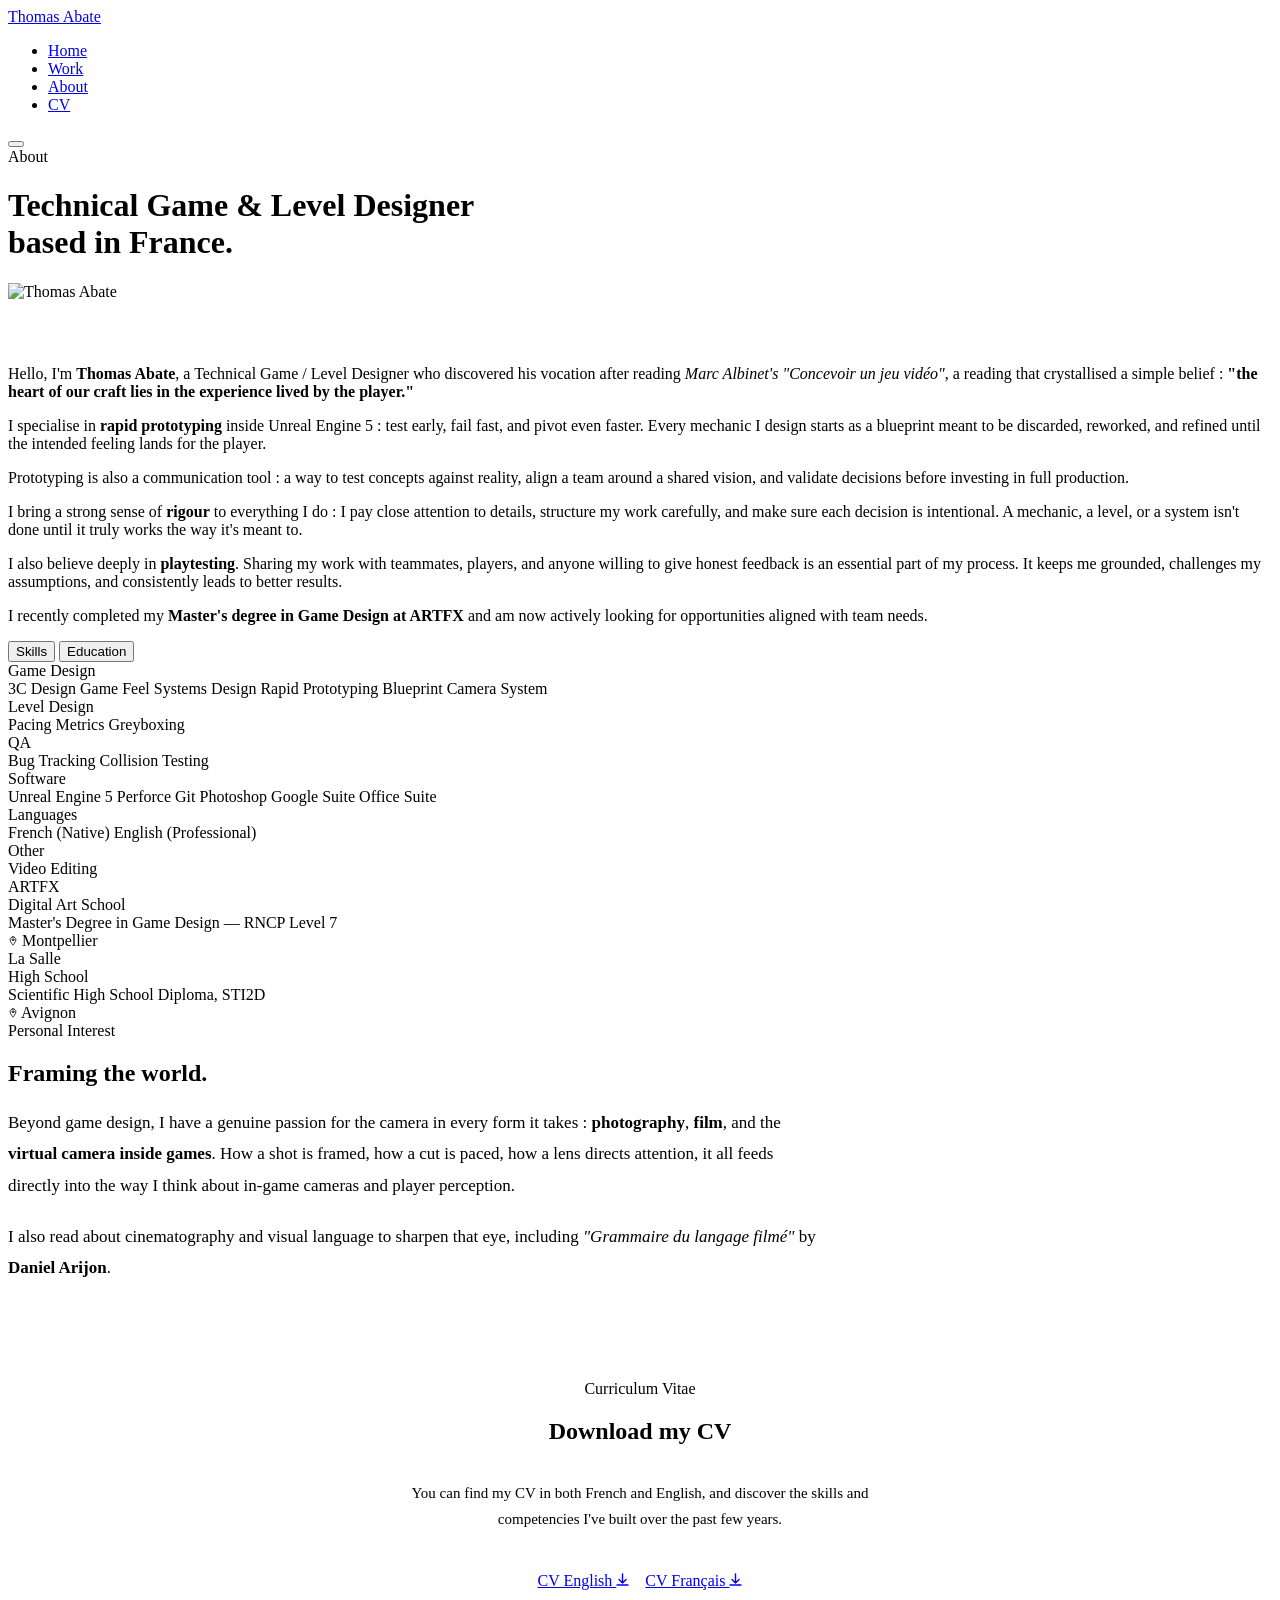
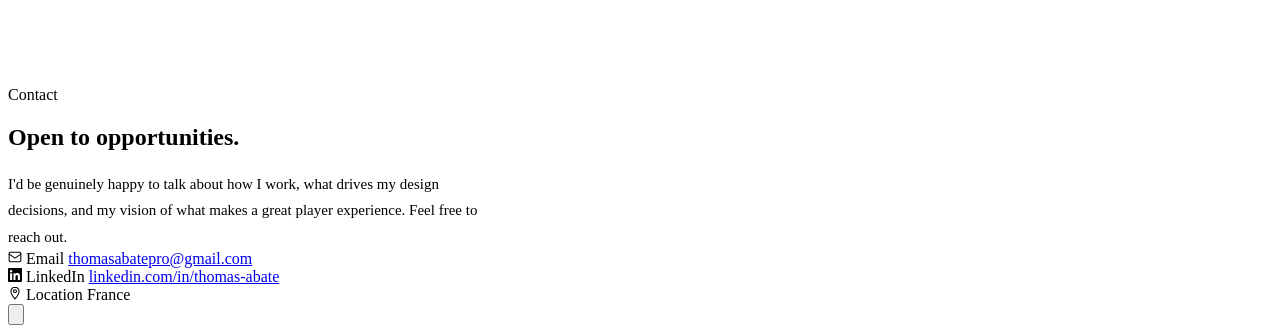
==== about.html @ 1d627c9a "[add] about me" ====
<!DOCTYPE html>
<html lang="en">
<head>
  <meta charset="UTF-8">
  <meta name="viewport" content="width=device-width, initial-scale=1.0">

  <!-- Titre de l'onglet ← MODIFIABLE -->
  <title>About — Thomas Abate</title>
  <meta name="description" content="About Thomas Abate — Technical Game & Level Designer. Education, skills, and contact.">

  <link rel="icon" type="image/png" href="picture/Logo%20Web.png">
  <link rel="preconnect" href="https://fonts.googleapis.com">
  <link rel="preconnect" href="https://fonts.gstatic.com" crossorigin>
  <link href="https://fonts.googleapis.com/css2?family=Inter:wght@300;400;500;600;700;800&display=swap" rel="stylesheet">
  <link rel="stylesheet" href="style.css?v=30">
</head>
<body>

  <div class="page-transition" id="pageTransition"></div>

  <!-- ════════════════════════════════════════════════════════════════════════
       NAVIGATION — Identique sur toutes les pages
       ════════════════════════════════════════════════════════════════════════ -->
  <nav>
    <a class="nav-logo" href="index.html">Thomas Abate</a>
    <ul class="nav-links" id="navList">
      <li><a href="index.html">Home</a></li>
      <li><a href="works.html">Work</a></li>
      <li><a href="about.html">About</a></li>
      <li><a href="about.html#cv">CV</a></li>
    </ul>
    <button class="nav-toggle" id="navToggle" aria-label="Toggle menu">
      <span></span><span></span><span></span>
    </button>
  </nav>

  <!-- ════════════════════════════════════════════════════════════════════════
       EN-TÊTE DE LA PAGE ABOUT — Titre + Photo
       Layout : flex en deux colonnes (texte gauche, photo droite)
       Sur mobile : la photo passe au-dessus du texte (CSS : flex-direction: column-reverse)
       ════════════════════════════════════════════════════════════════════════ -->
  <header class="about-hero">
    <!-- Bloc texte gauche -->
    <div class="about-hero-text">
      <div class="section-tag">About</div>
      <!-- Titre principal de la page ← MODIFIABLE -->
      <h1 class="section-heading" style="max-width:700px">
        Technical Game &amp; Level Designer<br><span>based in France.</span>
      </h1>
    </div>

    <!-- Photo de profil droite
         Styles dans .about-hero-photo img dans style.css
         POUR CHANGER LA PHOTO : remplacer le fichier et mettre à jour src ← MODIFIABLE -->
    <div class="about-hero-photo">
      <img src="picture/ThomasAbate_About.webp" alt="Thomas Abate">
    </div>
  </header>

  <div class="divider"></div>

  <!-- ════════════════════════════════════════════════════════════════════════
       GRILLE ABOUT — Deux colonnes : biographie + informations latérales
       Passe à 1 colonne sur tablette (CSS @media max-width: 1100px)
       ════════════════════════════════════════════════════════════════════════ -->
  <div class="about-grid" style="padding-top:48px">

    <!-- ── Colonne gauche : Texte biographique ─────────────────────────────
         Chaque <p> est un paragraphe.
         <strong> = texte en gras (couleur principale)
         <em>     = texte en italique
         ← MODIFIABLE : édite librement le texte -->
    <div class="about-bio">
      <p>
        Hello, I'm <strong>Thomas Abate</strong>, a Technical Game / Level Designer who discovered his vocation after reading <em>Marc Albinet's</em> <em>"Concevoir un jeu vidéo"</em>, a reading that crystallised a simple belief : <strong>"the heart of our craft lies in the experience lived by the player."</strong>
      </p>
      <p>
        I specialise in <strong>rapid prototyping</strong> inside Unreal Engine 5 : test early, fail fast, and pivot even faster. Every mechanic I design starts as a blueprint meant to be discarded, reworked, and refined until the intended feeling lands for the player.
      </p>
      <p>
        Prototyping is also a communication tool : a way to test concepts against reality, align a team around a shared vision, and validate decisions before investing in full production.
      </p>
      <p>
        I bring a strong sense of <strong>rigour</strong> to everything I do : I pay close attention to details, structure my work carefully, and make sure each decision is intentional. A mechanic, a level, or a system isn't done until it truly works the way it's meant to.
      </p>
      <p>
        I also believe deeply in <strong>playtesting</strong>. Sharing my work with teammates, players, and anyone willing to give honest feedback is an essential part of my process. It keeps me grounded, challenges my assumptions, and consistently leads to better results.
      </p>
        <p>
          I recently completed my <strong>Master's degree in Game Design at ARTFX</strong> and am now actively looking for opportunities aligned with team needs.
        </p>
    </div>

    <!-- ── Colonne droite : onglets Skills / Education / Languages ──────── -->
    <aside class="about-side">

      <!-- Barre d'onglets -->
      <div class="side-tabs">
        <button class="side-tab active" data-tab="skills">Skills</button>
        <button class="side-tab" data-tab="education">Education</button>
      </div>

      <!-- Panneaux empilés en grid pour le fondu -->
      <div class="side-panels-wrap">

      <!-- Panneau Skills -->
      <div class="side-panel active" id="tab-skills">
        <div class="skill-cat">Game Design</div>
        <div class="skills-wrap">
          <span class="skill-pill">3C Design</span>
          <span class="skill-pill">Game Feel</span>
          <span class="skill-pill">Systems Design</span>
          <span class="skill-pill">Rapid Prototyping</span>
          <span class="skill-pill">Blueprint</span>
          <span class="skill-pill">Camera System</span>
        </div>

        <div class="skill-cat">Level Design</div>
        <div class="skills-wrap">
          <span class="skill-pill">Pacing</span>
          <span class="skill-pill">Metrics</span>
          <span class="skill-pill">Greyboxing</span>
        </div>

        <div class="skill-cat">QA</div>
        <div class="skills-wrap">
          <span class="skill-pill">Bug Tracking</span>
          <span class="skill-pill">Collision Testing</span>
        </div>

        <div class="skill-cat">Software</div>
        <div class="skills-wrap">
          <span class="skill-pill">Unreal Engine 5</span>
          <span class="skill-pill">Perforce</span>
          <span class="skill-pill">Git</span>
          <span class="skill-pill">Photoshop</span>
          <span class="skill-pill">Google Suite</span>
          <span class="skill-pill">Office Suite</span>
        </div>

        <div class="skill-cat">Languages</div>
        <div class="skills-wrap">
          <span class="skill-pill skill-pill--fr">French (Native)</span>
          <span class="skill-pill skill-pill--en">English (Professional)</span>
        </div>

        <div class="skill-cat">Other</div>
        <div class="skills-wrap">
          <span class="skill-pill">Video Editing</span>
        </div>
      </div>

      <!-- Panneau Education -->
      <div class="side-panel" id="tab-education">
        <div class="edu-item">
          <div class="edu-school">ARTFX</div>
          <div class="edu-type">Digital Art School</div>
          <div class="edu-degree">Master's Degree in Game Design — RNCP Level 7</div>
          <div class="edu-location">
            <svg width="10" height="10" viewBox="0 0 24 24" fill="none" stroke="currentColor" stroke-width="2" stroke-linecap="round" stroke-linejoin="round"><path d="M12 2C8.13 2 5 5.13 5 9c0 5.25 7 13 7 13s7-7.75 7-13c0-3.87-3.13-7-7-7z"/><circle cx="12" cy="9" r="2.5"/></svg>
            Montpellier
          </div>
        </div>
        <div class="edu-item">
          <div class="edu-school">La Salle</div>
          <div class="edu-type">High School</div>
          <div class="edu-degree">Scientific High School Diploma, STI2D</div>
          <div class="edu-location">
            <svg width="10" height="10" viewBox="0 0 24 24" fill="none" stroke="currentColor" stroke-width="2" stroke-linecap="round" stroke-linejoin="round"><path d="M12 2C8.13 2 5 5.13 5 9c0 5.25 7 13 7 13s7-7.75 7-13c0-3.87-3.13-7-7-7z"/><circle cx="12" cy="9" r="2.5"/></svg>
            Avignon
          </div>
        </div>
      </div>

      </div><!-- /.side-panels-wrap -->

    </aside>
  </div>

  <div class="divider"></div>

  <!-- ════════════════════════════════════════════════════════════════════════
       SECTION PASSION — Intérêt personnel pour la caméra (photo / film / jeu)
       ← MODIFIABLE : édite librement le texte
       ════════════════════════════════════════════════════════════════════════ -->
  <section class="section-wrap">
    <div class="section-tag">Personal Interest</div><!-- ← MODIFIABLE -->
    <h2 class="section-heading reveal">Framing the <span>world.</span></h2><!-- ← MODIFIABLE -->
    <div style="max-width:820px">
      <p class="reveal" style="font-size:17px;line-height:1.85;color:var(--muted);margin-bottom:20px">
        Beyond game design, I have a genuine passion for the camera in every form it takes : <strong style="color:var(--text)">photography</strong>, <strong style="color:var(--text)">film</strong>, and the <strong style="color:var(--text)">virtual camera inside games</strong>. How a shot is framed, how a cut is paced, how a lens directs attention, it all feeds directly into the way I think about in-game cameras and player perception.<!-- ← MODIFIABLE -->
      </p>
      <p class="reveal" style="font-size:17px;line-height:1.85;color:var(--muted);margin-bottom:0">
        I also read about cinematography and visual language to sharpen that eye, including <em>"Grammaire du langage filmé"</em> by <strong style="color:var(--text)">Daniel Arijon</strong>.<!-- ← MODIFIABLE -->
      </p>
    </div>
  </section>

  <!-- ════════════════════════════════════════════════════════════════════════
       SECTION CV — Téléchargement du CV (ancre #cv)
       L'ancre id="cv" permet au lien about.html#cv dans la nav de pointer ici.
       app.js surveille cette section et active le lien "CV" dans la nav quand
       on scrolle jusqu'ici.
       ════════════════════════════════════════════════════════════════════════ -->
  <section id="cv" class="section-wrap" style="padding-top:96px;padding-bottom:96px;display:flex;flex-direction:column;align-items:center;text-align:center">
    <div class="section-tag">Curriculum Vitae</div><!-- ← MODIFIABLE -->
    <h2 class="section-heading reveal">Download my CV</h2><!-- ← MODIFIABLE -->
    <p class="reveal" style="font-size:15px;color:var(--muted);max-width:520px;margin-bottom:40px;line-height:1.75">
      You can find my CV in both French and English, and discover the skills and competencies I've built over the past few years.<!-- ← MODIFIABLE -->
    </p>

    <!-- Boutons de téléchargement
         - href = chemin vers le fichier PDF ← MODIFIABLE
         - download = force le téléchargement au lieu d'ouvrir dans le navigateur
         - L'animation au clic est gérée par initDownloadBtns() dans app.js -->
    <div style="display:flex;gap:16px;flex-wrap:wrap;justify-content:center">
      <!-- CV Anglais ← MODIFIABLE : changer le fichier PDF dans CV/ -->
      <a class="btn-outline reveal" href="CV/Thomas_Abate_CV_Tech_LDGD_EN.pdf" download>
        CV English
        <!-- Icône flèche vers le bas (téléchargement) -->
        <svg width="13" height="13" viewBox="0 0 13 13" fill="none">
          <path d="M6.5 1v8M3 6.5l3.5 3.5 3.5-3.5M1 12h11" stroke="currentColor" stroke-width="1.4" stroke-linecap="round" stroke-linejoin="round"/>
        </svg>
      </a>
      <!-- CV Français ← MODIFIABLE : changer le fichier PDF dans CV/ -->
      <a class="btn-outline reveal" href="CV/Thomas_Abate_CV_Tech_LDGD_FR.pdf" download>
        CV Français
        <svg width="13" height="13" viewBox="0 0 13 13" fill="none">
          <path d="M6.5 1v8M3 6.5l3.5 3.5 3.5-3.5M1 12h11" stroke="currentColor" stroke-width="1.4" stroke-linecap="round" stroke-linejoin="round"/>
        </svg>
      </a>
    </div>
  </section>

  <!-- ════════════════════════════════════════════════════════════════════════
       SECTION CONTACT — Email, LinkedIn, Localisation
       POUR MODIFIER : changer les href et les textes ci-dessous ← MODIFIABLE
       POUR AJOUTER UN CONTACT : copier un bloc <div class="contact-item">...</div>
       ════════════════════════════════════════════════════════════════════════ -->
  <section class="contact-section">
    <div class="section-tag">Contact</div><!-- ← MODIFIABLE -->
    <h2 class="section-heading reveal">Open to opportunities.</h2><!-- ← MODIFIABLE -->
    <p class="reveal" style="font-size:15px;color:var(--muted);max-width:480px;line-height:1.75;margin-bottom:0">
      I'd be genuinely happy to talk about how I work, what drives my design decisions, and my vision of what makes a great player experience. Feel free to reach out.<!-- ← MODIFIABLE -->
    </p>

    <div class="contact-grid">

      <!-- Email ← MODIFIABLE -->
      <div class="contact-item">
        <span class="contact-label">
          <!-- Icône email (SVG inline) -->
          <svg width="14" height="14" viewBox="0 0 24 24" fill="none" stroke="currentColor" stroke-width="1.8" stroke-linecap="round" stroke-linejoin="round"><rect x="2" y="4" width="20" height="16" rx="2"/><path d="M2 7l10 7 10-7"/></svg>
          Email
        </span>
        <a href="mailto:thomasabatepro@gmail.com"><!-- ← MODIFIABLE : changer l'adresse email -->
          <span class="contact-val">thomasabatepro@gmail.com</span><!-- ← MODIFIABLE -->
        </a>
      </div>

      <!-- LinkedIn ← MODIFIABLE -->
      <div class="contact-item">
        <span class="contact-label">
          <!-- Logo LinkedIn (SVG inline) -->
          <svg width="14" height="14" viewBox="0 0 24 24" fill="currentColor"><path d="M20.45 20.45h-3.554v-5.57c0-1.328-.024-3.037-1.85-3.037-1.851 0-2.134 1.445-2.134 2.939v5.668H9.358V9h3.414v1.561h.048c.476-.9 1.637-1.85 3.368-1.85 3.6 0 4.265 2.37 4.265 5.455v6.284zM5.337 7.433a2.062 2.062 0 0 1-2.063-2.065 2.064 2.064 0 1 1 2.063 2.065zm1.782 13.019H3.555V9h3.564v11.452zM22.225 0H1.771C.792 0 0 .774 0 1.729v20.542C0 23.227.792 24 1.771 24h20.451C23.2 24 24 23.227 24 22.271V1.729C24 .774 23.2 0 22.222 0h.003z"/></svg>
          LinkedIn
        </span>
        <a href="https://www.linkedin.com/in/thomas-abate" target="_blank" rel="noopener"><!-- ← MODIFIABLE -->
          <span class="contact-val">linkedin.com/in/thomas-abate</span><!-- ← MODIFIABLE -->
        </a>
      </div>

      <!-- Localisation (pas de lien, juste un texte) ← MODIFIABLE -->
      <div class="contact-item">
        <span class="contact-label">
          <!-- Icône pin localisation -->
          <svg width="14" height="14" viewBox="0 0 24 24" fill="none" stroke="currentColor" stroke-width="1.8" stroke-linecap="round" stroke-linejoin="round"><path d="M12 2C8.13 2 5 5.13 5 9c0 5.25 7 13 7 13s7-7.75 7-13c0-3.87-3.13-7-7-7z"/><circle cx="12" cy="9" r="2.5"/></svg>
          Location
        </span>
        <span class="contact-val">France</span><!-- ← MODIFIABLE -->
      </div>
    </div>
  </section>


  <button id="scrollTopBtn" aria-label="Scroll to top">
    <svg viewBox="0 0 24 24"><polyline points="18 15 12 9 6 15"></polyline></svg>
  </button>

  <div id="scrollBar" class="scroll-bar"></div>
  <script src="js/data.js?v=10"></script>
  <script src="js/app.js?v=21"></script>
  <!-- boids.js = champ de particules reliées (fond animé) — uniquement sur cette page -->
  <script src="js/boids.js?v=4"></script>
</body>
</html>
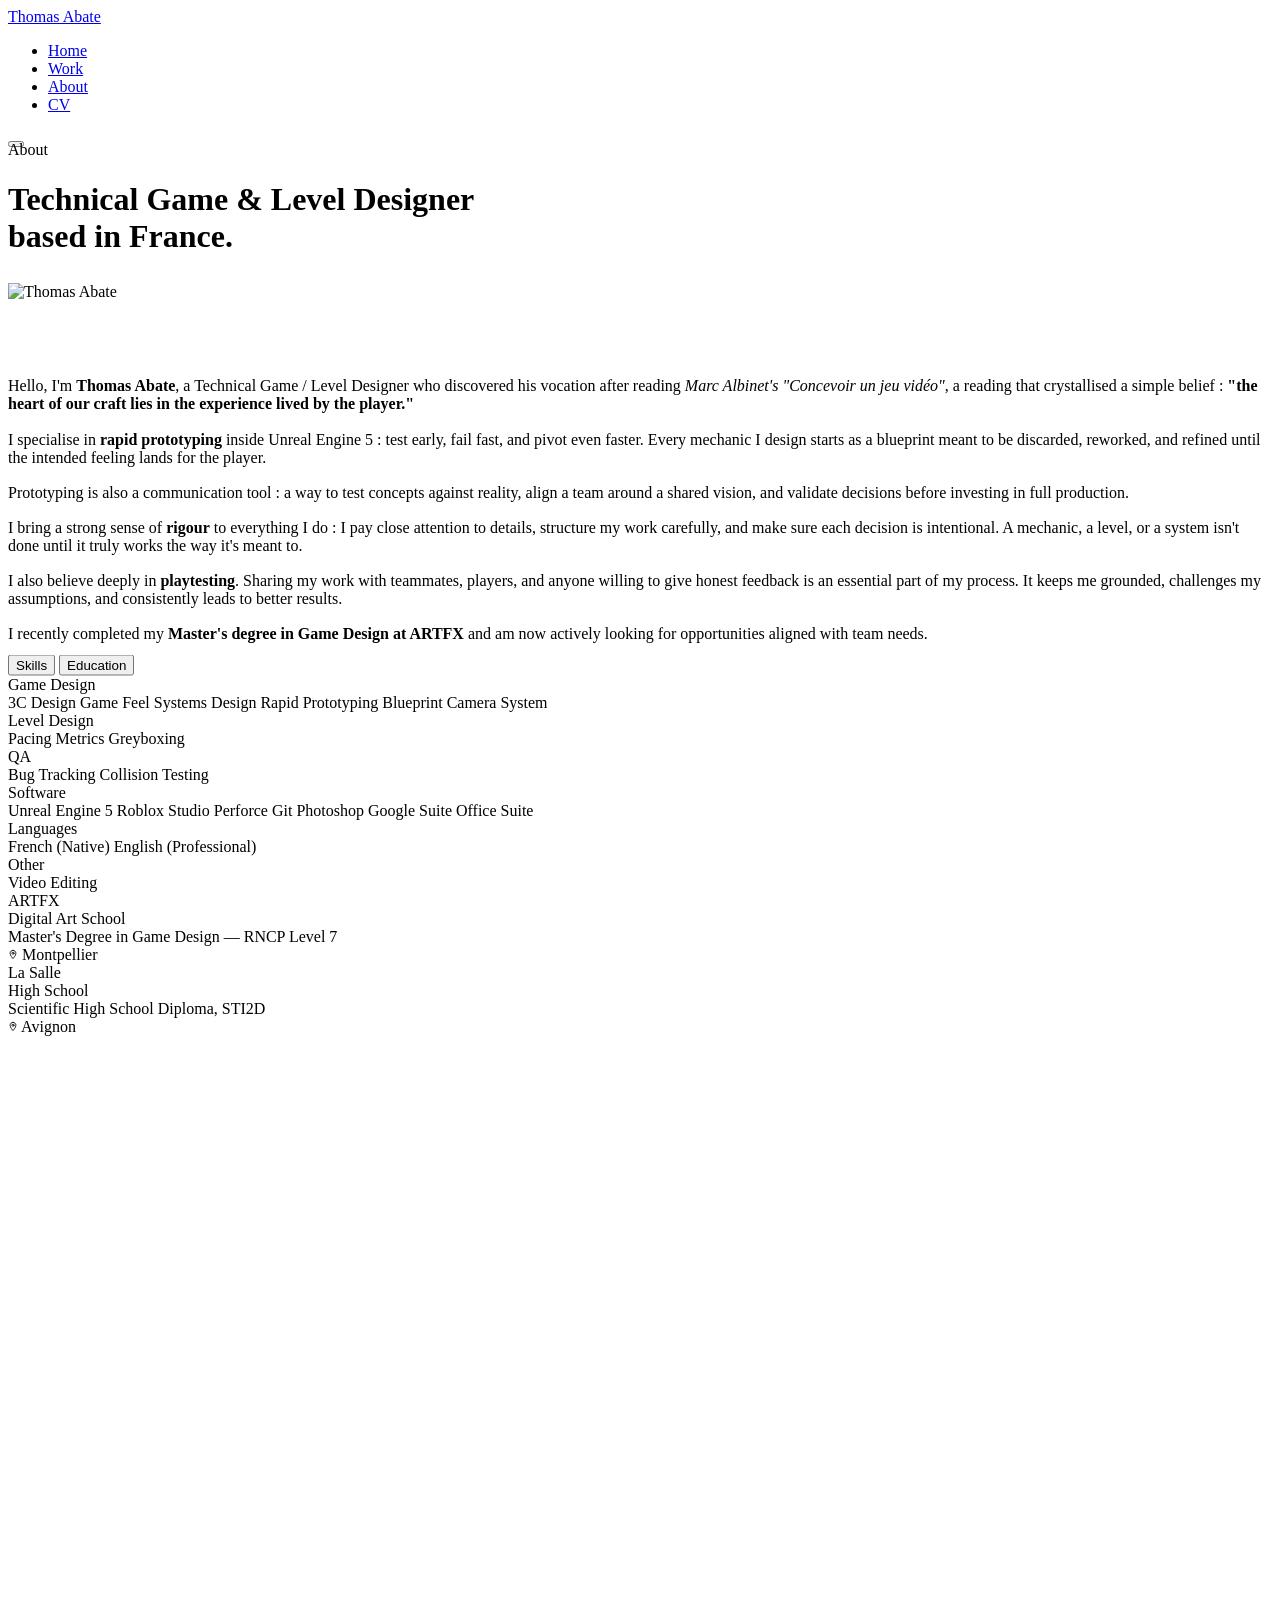
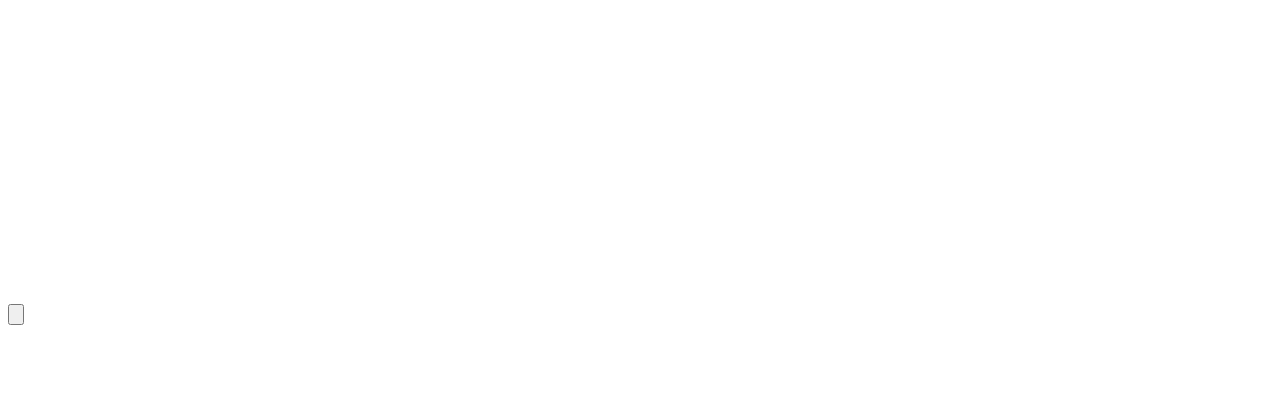
==== commit b4e647ea: "[add] roblox game" ====
--- a/about.html
+++ b/about.html
@@ -131,6 +131,7 @@
         <div class="skill-cat">Software</div>
         <div class="skills-wrap">
           <span class="skill-pill">Unreal Engine 5</span>
+          <span class="skill-pill">Roblox Studio</span>
           <span class="skill-pill">Perforce</span>
           <span class="skill-pill">Git</span>
           <span class="skill-pill">Photoshop</span>
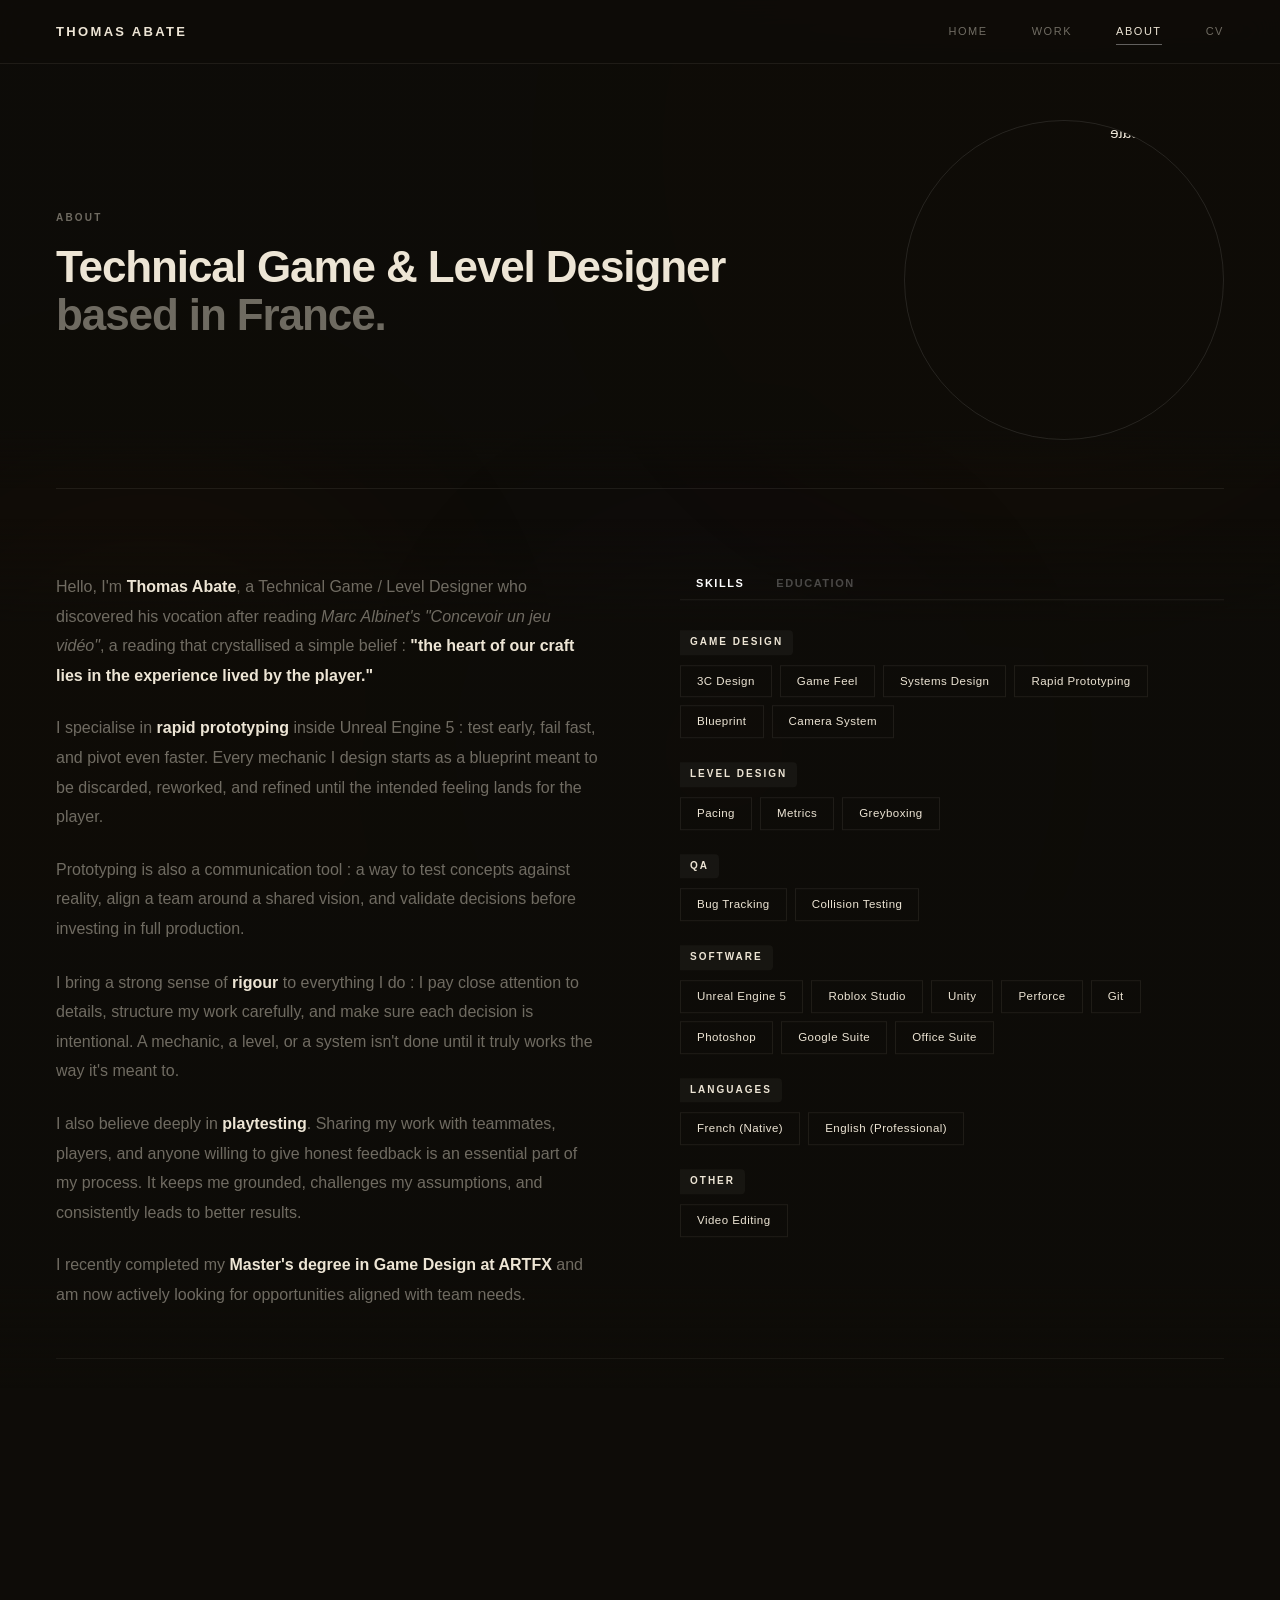
==== commit de77f557: "[add] Unity et fix gallery for slime defender" ====
--- a/about.html
+++ b/about.html
@@ -132,6 +132,7 @@
         <div class="skills-wrap">
           <span class="skill-pill">Unreal Engine 5</span>
           <span class="skill-pill">Roblox Studio</span>
+          <span class="skill-pill">Unity</span>
           <span class="skill-pill">Perforce</span>
           <span class="skill-pill">Git</span>
           <span class="skill-pill">Photoshop</span>
--- a/style.css
+++ b/style.css
@@ -0,0 +1,2309 @@
+﻿/* ============================================================
+   style.css — Portfolio de Thomas Abate
+   ============================================================
+   COMMENT LIRE CE FICHIER :
+   - Les variables globales (couleurs, tailles...) sont tout en haut dans :root
+   - Chaque section est séparée par un commentaire ── NOM ──
+   - Les valeurs que tu peux facilement changer sont signalées avec ← MODIFIABLE
+   - Les techniques un peu complexes sont expliquées en détail
+   ============================================================ */
+
+
+/* ============================================================
+   RESET — Remise à zéro des styles par défaut du navigateur
+   ============================================================
+   Chaque navigateur (Chrome, Firefox, Safari...) applique ses propres
+   marges et paddings par défaut sur les éléments HTML. On les supprime
+   ici pour partir d'une base propre et cohérente sur tous les navigateurs.
+   ============================================================ */
+*, *::before, *::after {
+  box-sizing: border-box; /* La taille d'un élément inclut border + padding, pas seulement le contenu */
+  margin: 0;              /* Supprime les marges par défaut */
+  padding: 0;             /* Supprime les paddings par défaut */
+}
+
+
+/* ============================================================
+   VARIABLES GLOBALES — La palette et les réglages du site
+   ============================================================
+   Tout ce qui est défini ici dans :root est utilisable partout dans le CSS
+   avec la syntaxe var(--nom-de-la-variable).
+
+   POUR CHANGER LES COULEURS DU SITE, modifie uniquement cette section.
+   Toutes les autres règles utiliseront automatiquement les nouvelles valeurs.
+   ============================================================ */
+:root {
+  /* --- Couleurs de fond ---
+     --bg    : couleur principale des pages (brun-noir chaud)        ← MODIFIABLE
+     --bg-2  : fond des cartes de projet (un ton plus clair)         ← MODIFIABLE
+     --bg-3  : fond des cartes au survol (encore un peu plus clair)  ← MODIFIABLE
+     Astuce : pour un fond plus sombre, diminue les valeurs RGB.
+              Pour plus clair, augmente-les. */
+  --bg:     #0E0C08;
+  --bg-2:   #181410;
+  --bg-3:   #221C14;
+
+  /* --- Couleurs du texte ---
+     --text  : couleur principale du texte (crème chaud, pas blanc pur) ← MODIFIABLE
+               Évite #ffffff (blanc pur) qui fatigue les yeux.
+     --muted : texte secondaire (labels, descriptions, textes discrets)
+               C'est la même couleur que --text mais à 44% d'opacité.
+               0.44 = 44% de transparence. Augmente pour le rendre plus visible. ← MODIFIABLE */
+  --text:   #EDE5D5;
+  --muted:  rgba(237, 229, 213, 0.44);
+
+  /* --- Couleur des bordures ---
+     Même teinte que le texte mais très transparent (8% d'opacité).
+     Utilisé pour les lignes séparatrices discrètes.              ← MODIFIABLE */
+  --border: rgba(237, 229, 213, 0.08);
+
+  /* --- Hauteur de la barre de navigation (fixe en haut de l'écran) ← MODIFIABLE --- */
+  --nav-h: 64px;
+
+  /* --- Durée et courbe des transitions (animations au hover) ---
+     0.3s = durée de 0.3 secondes. Augmente pour des animations plus lentes. ← MODIFIABLE
+     "ease" = démarre doucement, accélère, puis ralentit à la fin. */
+  --ease: 0.3s ease;
+
+  /* --- Police d'écriture du site ← MODIFIABLE ---
+     'Inter' est chargée via Google Fonts dans le HTML.
+     Pour en changer, modifie le lien Google Fonts dans index.html ET cette valeur. */
+  --font: 'Inter', sans-serif;
+
+  /* Gradient derrière les sections de texte pour masquer les particules
+     Fade progressif en haut/bas (12%), opaque au centre ← MODIFIABLE */
+  --section-veil: linear-gradient(
+    to bottom,
+    transparent            0%,
+    rgba(14, 12, 8, 0.88) 12%,
+    rgba(14, 12, 8, 0.88) 88%,
+    transparent            100%
+  );
+}
+
+
+/* ============================================================
+   BASE — Styles appliqués à toute la page
+   ============================================================ */
+html {
+  /* scroll-behavior: smooth = quand on clique sur un lien ancre (#section),
+     la page défile en douceur plutôt que de sauter brusquement. */
+  scroll-behavior: smooth;
+}
+
+body {
+  background:  var(--bg);       /* Fond de la page */
+  color:       var(--text);     /* Couleur du texte par défaut */
+  font-family: var(--font);     /* Police utilisée sur tout le site */
+  font-size:   15px;            /* Taille de base du texte ← MODIFIABLE */
+  line-height: 1.65;            /* Interligne (1.65 × la taille de police) ← MODIFIABLE */
+  /* antialiased = rend le texte plus lisse et lisible sur les écrans */
+  -webkit-font-smoothing: antialiased;
+}
+
+/* Les liens n'ont pas de soulignement et héritent la couleur du parent */
+a { color: inherit; text-decoration: none; }
+
+/* Les images ne dépassent jamais leur conteneur */
+img { display: block; max-width: 100%; }
+
+
+/* ============================================================
+   NAVIGATION — La barre fixe en haut de l'écran
+   ============================================================ */
+nav {
+  position: fixed;
+  top: 0; left: 0; right: 0;
+  height: var(--nav-h);
+  display: flex;
+  align-items: center;
+  justify-content: space-between;
+  padding: 0 56px;
+  background: rgba(14, 12, 8, 0.88);
+  backdrop-filter: blur(16px);
+  -webkit-backdrop-filter: blur(16px);
+  border-bottom: 1px solid var(--border);
+  z-index: 10000;
+  transition: background var(--ease);
+}
+
+/* Barre de progression scroll — fine ligne en bas de la nav */
+.scroll-bar {
+  position: fixed;
+  top: 0;
+  left: 0;
+  height: 2px;
+  width: 0%;
+  background: #dc7020;
+  opacity: 0.7;
+  box-shadow: 0 0 8px rgba(220, 112, 32, 0.6);
+  z-index: 99999;
+  pointer-events: none;
+  overflow: hidden;
+  transition: width 0.1s linear, opacity 0.4s ease;
+}
+
+/* Reflet lumineux qui glisse en boucle */
+.scroll-bar::after {
+  content: '';
+  position: absolute;
+  top: 0; left: 0;
+  width: 40%;
+  height: 100%;
+  background: linear-gradient(90deg, transparent, rgba(255,255,255,0.6), transparent);
+  transform: translateX(-150%);
+  animation: bar-shimmer 2s ease-in-out infinite;
+}
+
+@keyframes bar-shimmer {
+  0%   { transform: translateX(-150%); }
+  100% { transform: translateX(350%); }
+}
+
+/* --- Logo "Thomas Abate" dans la nav --- */
+.nav-logo {
+  font-size:      13px;
+  font-weight:    700;
+  letter-spacing: 0.18em;
+  text-transform: uppercase;
+  transition: letter-spacing 0.4s ease, color 0.3s ease;
+}
+.nav-logo:hover {
+  letter-spacing: 0.30em;
+  color: var(--accent);
+}
+
+/* --- Liste des liens de navigation (Home, Work, About, CV) --- */
+.nav-links {
+  display: flex;
+  gap: 44px;          /* Espace entre chaque lien ← MODIFIABLE */
+  list-style: none;   /* Supprime les puces de liste */
+}
+
+/* --- Style de chaque lien de navigation --- */
+.nav-links a {
+  font-size:      11px;
+  font-weight:    500;
+  letter-spacing: 0.14em;
+  text-transform: uppercase;
+  color: var(--muted);          /* Couleur atténuée par défaut */
+  position: relative;           /* Nécessaire pour positionner le ::after (soulignement) */
+  padding-bottom: 4px;          /* Espace pour le soulignement animé en-dessous */
+  transition: color 0.22s ease, transform 0.22s ease, text-shadow 0.22s ease;
+  display: inline-block;        /* Permet d'appliquer transform (translateY) */
+}
+
+/* --- Soulignement animé sous chaque lien --- */
+.nav-links a::after {
+  content: '';
+  position: absolute;
+  bottom: 0; left: 0;
+  width: 100%; height: 1px;
+  background: rgba(255,255,255,0.35);
+  transform: scaleX(0);
+  transform-origin: left center;
+  transition: transform 0.28s cubic-bezier(0.4, 0, 0.2, 1);
+}
+
+/* --- Effets au survol d'un lien --- */
+.nav-links a:hover {
+  color: var(--text);
+  transform: translateY(-2px);
+  text-shadow: 0 0 18px rgba(255,255,255,0.25);
+}
+
+/* Soulignement visible au survol */
+.nav-links a:hover::after { transform: scaleX(1); }
+
+/* --- Lien de la page active (classe ajoutée par JavaScript) --- */
+.nav-links a.active { color: var(--text); }
+.nav-links a.active::after { transform: scaleX(1); }
+
+/* --- Au clic : légère compression du lien --- */
+.nav-links a:active {
+  transform: scale(0.88) translateY(0px);
+  transition: transform 0.08s ease; /* Réaction très rapide au clic */
+}
+
+/* --- Animation de rebond au clic (ajoutée par JavaScript) ---
+   @keyframes définit les étapes d'une animation :
+   0% = début, 30% = à 30% du temps, etc. */
+@keyframes navClickBounce {
+  0%   { transform: scale(1)    translateY(0px);  } /* Position normale */
+  30%  { transform: scale(0.86) translateY(1px);  } /* Compression */
+  65%  { transform: scale(1.06) translateY(-3px); } /* Rebond vers le haut */
+  100% { transform: scale(1)    translateY(0px);  } /* Retour normal */
+}
+
+.nav-links a.nav-clicked {
+  animation: navClickBounce 0.35s cubic-bezier(0.34, 1.56, 0.64, 1);
+}
+
+/* ============================================================
+   HAMBURGER MOBILE — Bouton ≡ visible uniquement sur téléphone
+   (Caché par défaut, affiché dans @media au bas du fichier)
+   ============================================================ */
+.nav-toggle {
+  display: none;                /* Caché sur desktop */
+  flex-direction: column;
+  justify-content: center;
+  gap: 5px;                     /* Espace entre les 3 barres ← MODIFIABLE */
+  cursor: pointer;
+  width: 32px; height: 32px;
+  background: none; border: none; padding: 4px;
+}
+
+/* Les 3 barres du hamburger */
+.nav-toggle span {
+  display: block;
+  width: 20px; height: 1.5px;  /* Largeur et épaisseur des barres ← MODIFIABLE */
+  background: var(--text);
+  transition: var(--ease);
+}
+
+/* Animation ≡ → ✕ quand le menu est ouvert :
+   - Barre 1 : tourne de 45° vers le bas
+   - Barre 2 : disparaît
+   - Barre 3 : tourne de -45° vers le haut */
+.nav-toggle.open span:nth-child(1) { transform: translateY(6.5px) rotate(45deg); }
+.nav-toggle.open span:nth-child(2) { opacity: 0; }
+.nav-toggle.open span:nth-child(3) { transform: translateY(-6.5px) rotate(-45deg); }
+
+
+/* ============================================================
+   HERO — La grande section d'accueil (première chose visible)
+   ============================================================ */
+.hero {
+  position: relative;     /* Nécessaire pour positionner les enfants absolus (fond vidéo, blob...) */
+  overflow: hidden;       /* Cache tout ce qui dépasse de la section */
+  min-height: 100svh;     /* Hauteur minimale = 100% de l'écran visible
+                             svh = "small viewport height", plus fiable que vh sur mobile */
+  display: flex;
+  flex-direction: column;
+  justify-content: flex-end; /* Le contenu texte est poussé en bas de la section */
+  /* Haut : nav-h + 40px pour ne pas être sous la nav | Côtés : 8% de la largeur | Bas : 100px */
+  padding: calc(var(--nav-h) + 40px) 8vw 100px; /* ← MODIFIABLE */
+}
+
+/* --- Petit texte au-dessus du nom ("Portfolio / Game Design") --- */
+.hero-eyebrow {
+  font-size:      11px;
+  font-weight:    500;
+  letter-spacing: 0.26em;
+  text-transform: uppercase;
+  color: rgba(237, 229, 213, 0.55);
+  margin-bottom: 18px;
+  text-shadow: 0 2px 12px rgba(0,0,0,0.7);
+  opacity: 0; /* Commence invisible, l'animation le fait apparaître */
+  /* fadeUp : monte de 20px en 0.8s, démarre après 0.2s de délai */
+  animation: fadeUp 0.8s 0.2s ease forwards;
+}
+
+/* --- Wrap nom + flèche gauche --- */
+.hero-name-wrap {
+  display: flex;
+  align-items: stretch;
+  gap: 40px;
+  margin-bottom: 28px;
+}
+
+/* Flèche = colonne : cliquable pour scroller vers la section suivante */
+.hero-name-arrow {
+  display: flex;
+  flex-direction: column;
+  align-items: center;
+  flex-shrink: 0;
+  width: 20px;
+  opacity: 0;
+  cursor: pointer;
+  transition: opacity 0.2s ease;
+}
+
+.hero-name-arrow:hover { opacity: 0.8; }
+
+/* Second accès (loader ignoré) : fade in normal avec le nom */
+.loader-skip .hero-name-arrow {
+  animation: fadeUp 0.8s 0.35s ease forwards;
+}
+
+/* Colonne de chevrons générés par JS */
+.hero-name-arrow-line {
+  display: flex;
+  flex-direction: column;
+  justify-content: space-between;
+  align-items: center;
+  flex: 1;
+  width: 18px;
+}
+
+/* Chaque chevron : crème discret → bleu vif + agrandi → crème discret */
+@keyframes chevronPulse {
+  0%, 100%  { color: rgba(237,229,213,0.35); transform: scale(1);    filter: drop-shadow(0 3px 4px rgba(0,0,0,0.6)); }
+  12%       { color: rgba(237,229,213,0.6);  transform: scale(1.1);  filter: drop-shadow(0 3px 4px rgba(0,0,0,0.6)); }
+  26%       { color: rgb(41,127,255);         transform: scale(1.45); filter: drop-shadow(0 3px 4px rgba(0,0,0,0.6)) drop-shadow(0 0 6px rgba(80,150,255,0.85)); }
+  35%       { color: rgba(237,229,213,0.35); transform: scale(1);    filter: drop-shadow(0 3px 4px rgba(0,0,0,0.6)); }
+}
+
+
+/* --- Grand titre "THOMAS / ABATE" en deux lignes --- */
+.hero-name {
+  font-size: clamp(72px, 13vw, 180px);
+  font-weight:    800;
+  letter-spacing: -0.04em;
+  line-height:    0.88;
+  text-transform: uppercase;
+  margin-bottom:  0;
+  opacity: 0;
+  animation: fadeUp 0.8s 0.35s ease forwards;
+  text-shadow:
+    0 2px 8px  rgba(0,0,0,0.65),
+    0 8px 32px rgba(0,0,0,0.45);
+}
+
+/* Deuxième ligne du nom (ABATE) en couleur dorée */
+.hero-name-accent {
+  display: block;
+  color: #DC7020;
+}
+
+/* --- Sous-titre "Technical Game / Level Designer" --- */
+.hero-title {
+  font-size: clamp(12px, 1.4vw, 16px); /* ← MODIFIABLE */
+  font-weight:    500;
+  letter-spacing: 0.22em;
+  text-transform: uppercase;
+  color: rgba(237, 229, 213, 0.6);
+  margin-bottom: 0;
+  opacity: 0;
+  animation: fadeUp 0.8s 0.5s ease forwards;
+  text-shadow: 0 2px 12px rgba(0,0,0,0.7);
+}
+
+/* --- Petite ligne horizontale entre le nom et le titre --- */
+.hero-divider {
+  width: 48px; height: 2px;                  /* Dimensions ← MODIFIABLE */
+  background: rgba(237, 229, 213, 0.35);     /* Couleur ← MODIFIABLE */
+  margin: 20px 0;
+  opacity: 0;
+  animation: fadeUp 0.8s 0.48s ease forwards;
+}
+
+/* --- Bouton d'action principal dans le hero (si utilisé) ---
+   Technique du remplissage glissant :
+   Le dégradé est en double largeur (200%), positionné à droite (partie transparente visible).
+   Au survol, il glisse à gauche (partie opaque visible) → effet de remplissage. */
+.hero-cta {
+  display: inline-flex;
+  align-items: center;
+  gap: 14px;
+  padding: 15px 36px; /* ← MODIFIABLE */
+  border: 1px solid rgba(255,255,255,0.25);
+  font-size:      11px;
+  font-weight:    600;
+  letter-spacing: 0.18em;
+  text-transform: uppercase;
+  background: linear-gradient(to right, var(--text) 50%, transparent 50%);
+  background-size: 200% 100%;
+  background-position: right bottom; /* Transparent visible par défaut */
+  transition: background-position 0.4s cubic-bezier(0.4, 0, 0.2, 1),
+              border-color var(--ease), color var(--ease),
+              transform 0.25s ease, box-shadow 0.25s ease;
+  opacity: 0;
+  animation: fadeUp 0.8s 0.65s ease forwards;
+}
+
+.hero-cta:hover {
+  background-position: left bottom; /* Glisse vers la couleur pleine */
+  color: var(--bg);                 /* Texte devient sombre sur fond clair */
+  border-color: var(--text);
+  transform: translateY(-2px);
+  box-shadow: 0 8px 24px rgba(0,0,0,0.35);
+}
+
+.hero-cta svg { transition: transform 0.3s ease; }
+.hero-cta:hover svg { transform: translateX(6px); } /* Flèche glisse à droite */
+
+/* --- Texte "Scroll" vertical à droite (desktop uniquement) --- */
+.hero-scroll {
+  position: absolute !important; /* Se place par rapport au .hero */
+  bottom: 40px; right: 56px;    /* ← MODIFIABLE */
+  font-size:      10px;
+  font-weight:    500;
+  letter-spacing: 0.2em;
+  text-transform: uppercase;
+  color: var(--muted);
+  writing-mode: vertical-rl;   /* Texte écrit verticalement de haut en bas */
+  display: flex;
+  align-items: center;
+  gap: 12px;
+  opacity: 0;
+  animation: fadeUp 1s 1s ease forwards; /* Apparaît en dernier (délai 1s) */
+}
+
+/* Ligne verticale au-dessus du texte "Scroll" */
+.hero-scroll::before {
+  content: '';
+  display: block;
+  width: 1px; height: 48px; /* ← MODIFIABLE */
+  background: var(--border);
+}
+
+
+
+
+/* ============================================================
+   SECTIONS — Styles partagés par toutes les sections de contenu
+   ============================================================ */
+
+/* Espace intérieur standard d'une section ← MODIFIABLE */
+.section-wrap { padding: 112px 56px; background: var(--section-veil); }
+
+/* Petit label au-dessus des titres ("Selected Works", "About"...) */
+.section-tag {
+  font-size:      10px;
+  font-weight:    600;
+  letter-spacing: 0.22em;
+  text-transform: uppercase;
+  color: var(--muted);
+  margin-bottom: 14px;
+}
+
+/* Titre principal d'une section */
+.section-heading {
+  font-size: clamp(26px, 4vw, 44px); /* Adaptatif selon la taille d'écran ← MODIFIABLE */
+  font-weight:    700;
+  letter-spacing: -0.025em;
+  line-height:    1.1;
+  margin-bottom:  64px; /* Espace sous le titre avant le contenu ← MODIFIABLE */
+}
+
+/* Le <span> dans un titre est affiché en version atténuée (ex: "Last Works") */
+.section-heading span { color: var(--muted); }
+
+/* Ligne de séparation horizontale entre les sections */
+.divider {
+  height: 1px;
+  background: var(--border);
+  margin: 0 56px; /* Rentrée des bords, alignée avec le contenu ← MODIFIABLE */
+}
+
+
+/* ============================================================
+   GRILLE DES PROJETS (page d'accueil — 3 colonnes)
+   ============================================================ */
+
+.featured-grid {
+  display: grid;
+  grid-template-columns: repeat(3, 1fr); /* 3 colonnes égales ← change 3 pour 2 ou 4 */
+  gap: 24px;    /* Espace entre les cartes ← MODIFIABLE */
+  overflow: visible; /* Autorise les ombres à dépasser la grille */
+  /* padding + margin négatif = empêche les ombres d'être coupées au bord */
+  padding: 12px; margin: -12px;
+}
+
+
+/* ============================================================
+   CARTE DE PROJET
+   ============================================================ */
+.card {
+  display: block;
+  background: var(--bg-2);
+  transform: translateY(0px); /* Position de départ pour l'animation hover */
+  /* cubic-bezier(0.34, 1.2, 0.64, 1) = animation avec léger rebond au survol */
+  transition: background 0.3s ease, transform 0.35s cubic-bezier(0.34, 1.2, 0.64, 1), box-shadow 0.3s ease;
+  cursor: pointer;
+  position: relative;
+  z-index: 1; /* z-index de base pour que l'ombre soit au-dessus des autres cartes au hover */
+}
+
+/* Effet au survol : la carte se lève et prend une ombre */
+.card:hover {
+  background: var(--bg-3);
+  transform: translateY(-8px); /* Monte de 8px ← MODIFIABLE (augmente pour plus d'effet) */
+  box-shadow: 0 24px 52px rgba(0,0,0,0.55); /* Ombre portée ← MODIFIABLE */
+  z-index: 10; /* Passe au-dessus des autres cartes pour que l'ombre soit visible */
+}
+
+/* Conteneur de l'image de la carte */
+.card-img {
+  aspect-ratio: 16 / 10; /* Format 16:10 (légèrement différent du 16:9) ← MODIFIABLE */
+  overflow: hidden;       /* Cache le débordement de l'image au zoom hover */
+  background: var(--bg-3);
+  position: relative;
+}
+
+.card-img img {
+  width: 100%; height: 100%;
+  object-fit: cover;
+  transition: transform 0.7s cubic-bezier(0.25, 0.46, 0.45, 0.94);
+}
+
+/* L'image zoome doucement au survol de la carte */
+.card:hover .card-img img { transform: scale(1.05); }
+
+/* Placeholder si pas d'image pour le projet */
+.card-img-placeholder {
+  width: 100%; height: 100%;
+  display: flex; align-items: center; justify-content: center;
+  background: var(--bg-3);
+}
+.card-img-placeholder span {
+  font-size: 11px; font-weight: 500;
+  letter-spacing: 0.15em; text-transform: uppercase;
+  color: var(--muted);
+}
+
+/* Corps de la carte (texte sous l'image) */
+.card-body { padding: 22px 24px 26px; } /* ← MODIFIABLE */
+
+.card-tag {
+  font-size: 10px; font-weight: 600;
+  letter-spacing: 0.18em; text-transform: uppercase;
+  color: var(--muted); margin-bottom: 6px;
+}
+
+.card-name {
+  font-size: 17px; font-weight: 700;
+  letter-spacing: -0.01em;
+  margin-bottom: 6px; line-height: 1.2;
+}
+
+.card-desc {
+  font-size: 12.5px;
+  color: var(--muted);
+  line-height: 1.5;
+  margin-bottom: 16px;
+}
+
+/* Lien "View Project →" */
+.card-link {
+  display: inline-flex; align-items: center;
+  gap: 8px; /* Espace entre le texte et la flèche */
+  font-size: 10px; font-weight: 600;
+  letter-spacing: 0.16em; text-transform: uppercase;
+  color: var(--text);
+  transition: gap var(--ease);
+}
+/* La flèche s'éloigne du texte au survol */
+.card:hover .card-link { gap: 14px; } /* ← MODIFIABLE */
+.card-link svg { flex-shrink: 0; }
+
+
+/* ============================================================
+   BOUTON "VIEW ALL PROJECTS" — Conteneur centré
+   ============================================================ */
+.view-all-wrap {
+  padding: 80px 56px;
+  display: flex; align-items: center; justify-content: center;
+}
+
+/* ============================================================
+   BOUTON CONTOUR — Utilisé sur tout le site (btn-outline)
+   ============================================================
+   Même technique de remplissage glissant que hero-cta.
+   Le gradient double-largeur glisse à gauche au hover. */
+.btn-outline {
+  display: inline-flex; align-items: center;
+  gap: 12px;
+  padding: 14px 40px;       /* Haut/bas 14px, gauche/droite 40px ← MODIFIABLE */
+  border: 1px solid rgba(255,255,255,0.2);
+  font-size: 11px; font-weight: 600;
+  letter-spacing: 0.18em; text-transform: uppercase;
+  background: linear-gradient(to right, var(--text) 50%, transparent 50%);
+  background-size: 200% 100%;
+  background-position: right bottom; /* Transparent visible par défaut */
+  transition: background-position 0.4s cubic-bezier(0.4, 0, 0.2, 1),
+              border-color var(--ease), color var(--ease),
+              transform 0.25s ease, box-shadow 0.25s ease;
+}
+
+.btn-outline:hover,
+.btn-outline.visible:hover {
+  background-position: left bottom;
+  color: var(--bg);
+  border-color: var(--text);
+  transform: scale(1.05);
+  box-shadow: 0 8px 24px rgba(0,0,0,0.35);
+}
+
+.btn-outline svg { transition: transform 0.3s ease; }
+.btn-outline:hover svg { transform: scale(1.25); }
+
+
+/* ============================================================
+   BOUTON REMPLI — Variante solide des boutons de navigation projet
+   ============================================================ */
+.btn-filled {
+  display: inline-flex; align-items: center;
+  gap: 12px;
+  padding: 16px 40px;
+  background: var(--text);
+  color: var(--bg);
+  border: none;
+  font-size: 11px; font-weight: 700;
+  letter-spacing: 0.18em; text-transform: uppercase;
+  text-decoration: none;
+  transition: background var(--ease), transform 0.25s ease, box-shadow 0.25s ease;
+}
+.btn-filled:hover {
+  background: rgba(237, 229, 213, 0.82);
+  transform: scale(1.04);
+  box-shadow: 0 8px 28px rgba(0, 0, 0, 0.45);
+}
+.btn-filled svg { transition: transform 0.3s ease; }
+.btn-filled:hover svg { transform: translateX(3px); }
+#prevProject:hover svg { transform: translateX(-3px); }
+
+/* Barre de navigation précédent / suivant sur la page projet */
+.project-nav {
+  display: flex;
+  align-items: center;
+  justify-content: space-between;
+  gap: 16px;
+  padding: 64px 56px;
+  background: var(--section-veil);
+}
+
+/* ============================================================
+   ANIMATIONS DU BOUTON DE TÉLÉCHARGEMENT DU CV
+   ============================================================
+   Ces animations se déclenchent via JavaScript quand on clique.
+   dlPress  : compression/rebond du bouton
+   dlRipple : cercle qui s'étend (effet "onde")
+   dlArrow  : la flèche descend puis remonte */
+@keyframes dlPress {
+  0%   { transform: scale(1);    }
+  18%  { transform: scale(0.92); } /* Compression */
+  55%  { transform: scale(1.04); } /* Rebond */
+  100% { transform: scale(1);    }
+}
+
+@keyframes dlRipple {
+  0%   { box-shadow: 0 0 0 0px  rgba(255,255,255,0.45), 0 8px 24px rgba(0,0,0,0.35); }
+  100% { box-shadow: 0 0 0 22px rgba(255,255,255,0),    0 8px 24px rgba(0,0,0,0); }
+}
+
+@keyframes dlFlash {
+  0%         { background-position: right bottom; color: var(--text); border-color: rgba(255,255,255,0.2); }
+  18%, 65%   { background-position: left bottom;  color: var(--bg);   border-color: var(--text); }
+  100%       { background-position: right bottom; color: var(--text); border-color: rgba(255,255,255,0.2); }
+}
+
+@keyframes dlArrow {
+  0%   { transform: translateY(0);     opacity: 1;    }
+  28%  { transform: translateY(9px);   opacity: 0.15; } /* Descend et s'efface */
+  58%  { transform: translateY(-4px);  opacity: 1;    } /* Remonte */
+  78%  { transform: translateY(2px); }
+  100% { transform: translateY(0); }
+}
+
+/* JavaScript ajoute la classe .dl-anim au clic sur le bouton CV */
+a[download].dl-anim {
+  animation: dlPress  0.55s cubic-bezier(0.4, 0, 0.2, 1) forwards,
+             dlRipple 0.7s  ease                          forwards;
+}
+/* Sur un bouton download, la flèche SVG pointe vers le bas (téléchargement) */
+a[download].btn-outline:hover svg { transform: translateY(3px); }
+a[download].dl-anim svg {
+  animation: dlArrow 0.6s cubic-bezier(0.34, 1.56, 0.64, 1) forwards;
+  transition: none; /* Désactive la transition pendant l'animation pour ne pas les mélanger */
+}
+
+
+/* ============================================================
+   PAGE WORKS — En-tête et filtres de catégorie
+   ============================================================ */
+/* Espace sous la nav fixe + marge supplémentaire */
+.works-header { padding: calc(var(--nav-h) + 80px) 56px 0; background: var(--section-veil); }
+
+/* Barre de filtres (All / Personal / Game Jam / School) */
+.filter-bar {
+  display: flex;
+  gap: 0;
+  border-bottom: 1px solid var(--border); /* Ligne séparatrice en bas */
+  margin-bottom: 56px;
+}
+
+.filter-btn {
+  padding: 14px 28px; /* ← MODIFIABLE */
+  font-size: 10px; font-weight: 600;
+  letter-spacing: 0.18em; text-transform: uppercase;
+  color: var(--muted);
+  background: none; border: none;
+  border-bottom: 2px solid transparent; /* Soulignement invisible par défaut */
+  margin-bottom: -1px; /* Compense le border-bottom du .filter-bar pour qu'ils se superposent */
+  cursor: pointer;
+  transition: color 0.25s ease, border-color 0.25s ease,
+              background 0.25s ease, font-size 0.25s ease,
+              letter-spacing 0.25s ease, transform 0.15s ease;
+}
+
+/* Survol : légère mise en valeur et légère augmentation de la taille */
+.filter-btn:hover {
+  color: var(--text);
+  background: rgba(255,255,255,0.05);
+  font-size: 12px; letter-spacing: 0.2em;
+}
+
+/* Bouton actif (catégorie sélectionnée) */
+.filter-btn.active {
+  color: var(--text);
+  border-bottom-color: var(--text); /* Soulignement visible */
+  font-size: 12px; letter-spacing: 0.2em;
+  background: rgba(255,255,255,0.06);
+}
+
+/* Micro-animation au clic (JavaScript ajoute/enlève cette classe) */
+.filter-btn.clicked { transform: scale(0.92); }
+
+/* Badge de comptage affiché à côté du label de chaque filtre */
+.filter-count {
+  display: inline-flex;
+  align-items: center;
+  justify-content: center;
+  min-width: 18px;
+  height: 18px;
+  padding: 0 5px;
+  margin-left: 8px;
+  font-size: 9px;
+  font-weight: 700;
+  letter-spacing: 0.04em;
+  border-radius: 20px;
+  background: rgba(255,255,255,0.08);
+  color: var(--muted);
+  vertical-align: middle;
+  transition: background 0.25s ease, color 0.25s ease;
+}
+.filter-btn:hover .filter-count,
+.filter-btn.active .filter-count {
+  background: rgba(255,255,255,0.15);
+  color: var(--text);
+}
+
+/* Grille des projets sur la page Works (3 colonnes, même que featured-grid) */
+.works-grid {
+  display: grid;
+  grid-template-columns: repeat(3, 1fr); /* ← change 3 pour modifier le nombre de colonnes */
+  gap: 24px;
+  padding: 12px 56px 120px;
+  overflow: visible;
+  background: var(--section-veil);
+}
+
+/* Classe appliquée par JavaScript pour cacher les cartes filtrées */
+.card-hidden { display: none; }
+
+
+/* ============================================================
+   PAGE PROJET — Détail d'un projet individuel
+   ============================================================ */
+
+/* Bannière image en haut de la page projet */
+.project-banner {
+  margin-top: var(--nav-h);   /* Commence juste sous la nav */
+  position: relative;
+  height: 52vh; min-height: 320px; /* Hauteur de la bannière ← MODIFIABLE */
+  overflow: hidden;
+  background: var(--bg-2);
+}
+
+/* Image de la bannière (un peu transparente pour ne pas dominer) */
+.project-banner img {
+  width: 100%; height: 100%;
+  object-fit: cover;
+  opacity: 0.45; /* ← MODIFIABLE (1 = image pleine, 0 = invisible) */
+}
+
+/* Fondu du bas de la bannière vers la couleur de fond de la page */
+.project-banner-gradient {
+  position: absolute; inset: 0;
+  /* transparent en haut → couleur de fond en bas, transition à partir de 30% */
+  background: linear-gradient(to bottom, transparent 30%, var(--bg) 100%); /* ← MODIFIABLE */
+}
+
+/* Texte du projet positionné en bas de la bannière */
+.project-banner-content {
+  position: absolute;
+  bottom: 0; left: 0; right: 0;
+  padding: 0 56px 56px;
+}
+
+.project-tag-row { display: flex; align-items: center; gap: 10px; margin-bottom: 10px; }
+
+.project-tag {
+  font-size: 10px; font-weight: 600;
+  letter-spacing: 0.22em; text-transform: uppercase;
+  color: var(--muted);
+}
+
+/* Badge "Work in Progress" — réutilisé sur les cartes projet et la page de détail
+   Couleur ambre volontairement hors palette pour ressortir comme un statut ← MODIFIABLE */
+.wip-badge {
+  display: inline-flex;
+  align-items: center;
+  gap: 6px;
+  font-size: 10px; font-weight: 700;
+  letter-spacing: 0.14em; text-transform: uppercase;
+  color: #17130c;
+  background: #E8A33D;
+  padding: 5px 10px;
+  border-radius: 3px;
+  white-space: nowrap;
+}
+.wip-badge::before {
+  content: '';
+  width: 5px; height: 5px;
+  border-radius: 50%;
+  background: #17130c;
+  opacity: 0.55;
+}
+
+/* Sur la carte projet : posé en haut à gauche de l'image */
+.card-wip-badge {
+  position: absolute;
+  top: 12px; left: 12px;
+  z-index: 2;
+}
+
+.project-title {
+  font-size: clamp(30px, 5vw, 64px); /* ← MODIFIABLE */
+  font-weight: 800;
+  letter-spacing: -0.025em; line-height: 1.05;
+  margin-bottom: 10px;
+}
+
+.project-subtitle { font-size: 15px; color: var(--muted); font-weight: 400; }
+
+/* Corps du projet : deux colonnes (description à gauche, sidebar à droite) */
+.project-body {
+  display: grid;
+  grid-template-columns: 1fr 220px; /* Colonne principale + sidebar de 220px ← MODIFIABLE */
+  gap: 0;
+  padding: 64px 56px 0;
+  max-width: 1400px; /* Largeur maximale pour éviter des lignes trop longues ← MODIFIABLE */
+  background: var(--section-veil);
+}
+
+/* Espace à droite de la description pour la séparer de la sidebar */
+.project-description { padding-right: 48px; } /* ← MODIFIABLE */
+
+/* Texte d'introduction du projet */
+.project-intro {
+  font-size: 19px; line-height: 1.8;
+  color: rgba(237, 229, 213, 0.75); /* Légèrement transparent ← MODIFIABLE */
+  margin-bottom: 48px;
+}
+
+/* Liste des points clés du projet (bullets) */
+.project-bullets {
+  list-style: none;
+  display: flex; flex-direction: column;
+  gap: 18px;
+}
+
+.bullet-item {
+  padding-left: 20px;
+  border-left: 2px solid var(--border);
+}
+
+.bullet-title { font-size: 18px; font-weight: 700; margin-bottom: 4px; letter-spacing: -0.01em; color: var(--text); }
+.bullet-text  { font-size: 16px; color: rgba(237, 229, 213, 0.55); line-height: 1.55; }
+.bullet-text ul { list-style: disc; padding-left: 18px; margin-top: 8px; display: flex; flex-direction: column; gap: 6px; }
+.bullet-text ul li { padding-left: 4px; }
+
+/* Colonne de droite (infos rapides : catégorie, année, moteur...) */
+.project-sidebar {
+  border-left: 1px solid var(--border); /* Séparation avec la description ← MODIFIABLE */
+  padding-left: 32px;
+}
+
+.sidebar-block { margin-bottom: 40px; }
+
+/* Label d'une info dans la sidebar (ex: "MOTEUR", "ANNÉE") */
+.sidebar-label {
+  font-size: 10px; font-weight: 600;
+  letter-spacing: 0.2em; text-transform: uppercase;
+  color: var(--muted); margin-bottom: 3px;
+  text-decoration: underline;
+  text-underline-offset: 3px;
+  text-decoration-color: rgba(255,255,255,0.2); /* Soulignement très discret */
+}
+
+.sidebar-value { font-size: 17px; font-weight: 500; color: var(--muted); }
+
+/* Logo du moteur de jeu (Unreal Engine) */
+.sidebar-engine { display: flex; align-items: center; gap: 8px; }
+.ue-logo { width: 18px; height: 18px; flex-shrink: 0; object-fit: contain; position: relative; top: -1px; }
+
+/* Boutons plateforme — même style que .btn-outline du site + couleurs de plateforme */
+.sidebar-links { display: flex; flex-direction: column; gap: 8px; margin-top: 14px; }
+
+.platform-btn {
+  display: inline-flex; align-items: center; justify-content: center;
+  gap: 10px;
+  padding: 14px 20px;
+  width: 100%;
+  border: 1px solid rgba(255,255,255,0.2);
+  font-size: 11px; font-weight: 600;
+  letter-spacing: 0.18em; text-transform: uppercase;
+  text-decoration: none;
+  background-size: 200% 100%;
+  background-position: right bottom;
+  transition: background-position 0.4s cubic-bezier(0.4, 0, 0.2, 1),
+              border-color var(--ease), color var(--ease),
+              transform 0.25s ease, box-shadow 0.25s ease;
+}
+
+/* Couleurs + gradient glissant par plateforme */
+.platform-btn--itch  { color: #fa5c5c; border-color: rgba(250,92,92,0.4);        background: linear-gradient(to right, #fa5c5c 50%, transparent 50%) right / 200%; }
+.platform-btn--steam { color: #66c0f4; border-color: rgba(102,192,244,0.4);      background: linear-gradient(to right, #66c0f4 50%, transparent 50%) right / 200%; }
+.platform-btn--ggj   { color: var(--text); border-color: rgba(255,255,255,0.2);  background: linear-gradient(to right, var(--text) 50%, transparent 50%) right / 200%; }
+
+.platform-btn--itch:not(.platform-btn--placeholder):hover  { background-position: left; color: var(--bg); border-color: #fa5c5c; transform: scale(1.05); box-shadow: 0 8px 24px rgba(250,92,92,0.3); }
+.platform-btn--steam:not(.platform-btn--placeholder):hover { background-position: left; color: var(--bg); border-color: #66c0f4; transform: scale(1.05); box-shadow: 0 8px 24px rgba(102,192,244,0.3); }
+.platform-btn--ggj:not(.platform-btn--placeholder):hover   { background-position: left; color: var(--bg); border-color: var(--text); transform: scale(1.05); box-shadow: 0 8px 24px rgba(0,0,0,0.35); }
+
+/* Icônes : colorées au repos, foncées au hover (fond coloré) */
+.platform-btn--itch  img { filter: brightness(0) invert(50%) sepia(1) hue-rotate(313deg) saturate(6) brightness(1.05) contrast(1.1); transition: filter 0.25s ease; }
+.platform-btn--steam img { filter: brightness(0) invert(50%) sepia(1) hue-rotate(185deg) saturate(5) brightness(1.9);                transition: filter 0.25s ease; }
+.platform-btn--ggj   img { filter: none;                                                                                             transition: filter 0.25s ease; }
+
+.platform-btn--itch:not(.platform-btn--placeholder):hover  img,
+.platform-btn--steam:not(.platform-btn--placeholder):hover img { filter: brightness(0); }
+.platform-btn--ggj:not(.platform-btn--placeholder):hover   img { filter: drop-shadow(2px 3px 5px rgba(0,0,0,0.45)); }
+
+.platform-btn:not(.platform-btn--placeholder):hover img { animation: btnIconPop 0.3s cubic-bezier(0.34,1.56,0.64,1); }
+@keyframes btnIconPop {
+  0%   { transform: scale(1); }
+  50%  { transform: scale(1.25) rotate(-6deg); }
+  100% { transform: scale(1); }
+}
+
+.platform-btn--placeholder {
+  opacity: 0.25;
+  cursor: default;
+  border-style: dashed;
+}
+
+/* Section trailer (video YouTube) d'un projet */
+.project-trailer-wrap { padding: 64px 56px; text-align: center; background: var(--section-veil); }
+
+.section-sublabel {
+  font-size: 10px; font-weight: 600;
+  letter-spacing: 0.22em; text-transform: uppercase;
+  color: var(--muted); margin-bottom: 20px;
+}
+
+/* Boîte vidéo responsive pour le trailer ---
+   Technique du padding-bottom pour maintenir le ratio 16:9 :
+   On met height: 0 et padding-bottom: 56.25% (= 9/16 × 100).
+   L'iframe est ensuite placée en position absolue à l'intérieur. */
+.trailer-box {
+  position: relative;
+  max-width: 1100px; /* ← MODIFIABLE */
+  margin: 0 auto;
+  padding-bottom: min(56.25%, 620px); /* 56.25% = ratio 16:9 | max 620px de hauteur */
+  height: 0; overflow: hidden;
+  background: var(--bg-2);
+  border: 1px solid rgba(255,255,255,0.1);
+  border-radius: 6px;
+  box-shadow:
+    0 0 0 1px rgba(255,255,255,0.04),   /* Lueur subtile tout autour */
+    0 8px 32px rgba(0,0,0,0.6),          /* Ombre portée principale */
+    0 0 80px rgba(255,255,255,0.03);     /* Halo très diffus */
+}
+
+.trailer-box iframe {
+  position: absolute; inset: 0;
+  width: 100%; height: 100%;
+  border: none;
+}
+
+.trailer-placeholder {
+  position: absolute; inset: 0;
+  display: flex; flex-direction: column; align-items: center; justify-content: center;
+  gap: 16px;
+  color: var(--muted);
+  font-size: 11px; font-weight: 600; letter-spacing: 0.15em; text-transform: uppercase;
+  border: 1px dashed rgba(255,255,255,0.08);
+  border-radius: inherit;
+}
+
+
+/* ============================================================
+   GALERIE FILMSTRIP — Carrousel d'images sur la page projet
+   ============================================================ */
+.project-gallery-wrap { padding: 0 160px 120px; background: var(--section-veil); } /* ← MODIFIABLE */
+
+.gallery-filmstrip { position: relative; overflow: hidden; }
+
+/* Conteneur des slides qui se déplace via transform: translateX (JavaScript) */
+.gallery-track {
+  display: flex;
+  gap: 12px; /* Espace entre les images ← MODIFIABLE */
+  transition: transform 0.45s cubic-bezier(0.4, 0, 0.2, 1); /* Animation du défilement */
+}
+
+/* Chaque image du carrousel */
+.gallery-slide {
+  /* Chaque slide prend 1/3 de la largeur disponible (3 slides visibles à la fois)
+     (100% - 2 gaps) / 3 = largeur d'un slide.
+     Si tu veux 2 slides visibles : (100% - 1 gap) / 2 */
+  flex: 0 0 calc((100% - 24px) / 3); /* ← MODIFIABLE */
+  aspect-ratio: 4 / 3; /* Format des images ← MODIFIABLE */
+  overflow: hidden;
+  position: relative;
+  cursor: zoom-in;
+  background: var(--bg-2);
+  flex-shrink: 0; /* Empêche les slides de se rétrécir */
+}
+
+.gallery-slide img {
+  width: 100%; height: 100%;
+  object-fit: cover;
+  transition: transform 0.5s ease;
+}
+/* Légère zoom au survol */
+.gallery-slide:hover img { transform: scale(1.04); } /* ← MODIFIABLE */
+
+/* Légende qui apparaît en bas de l'image au survol */
+.gallery-slide-caption {
+  position: absolute; bottom: 10px; left: 10px;
+  padding: 4px 10px;
+  background: rgba(0,0,0,0.68);
+  border-radius: 4px;
+  font-size: 10px; letter-spacing: 0.08em;
+  color: rgba(255,255,255,0.85);
+  opacity: 0; /* Invisible par défaut */
+  transition: opacity 0.2s;
+}
+.gallery-slide:hover .gallery-slide-caption { opacity: 1; }
+
+/* Boutons ← et → du carrousel */
+.gallery-arrow {
+  position: absolute; top: 50%; transform: translateY(-50%);
+  width: 44px; height: 44px;
+  background: rgba(0,0,0,0.6);
+  border: 1px solid rgba(255,255,255,0.18);
+  border-radius: 50%; /* Rond */
+  color: #fff;
+  cursor: pointer;
+  display: flex; align-items: center; justify-content: center;
+  z-index: 3; /* Au-dessus des images */
+  transition: background 0.2s, opacity 0.2s;
+  backdrop-filter: blur(4px);
+}
+.gallery-arrow:hover  { background: rgba(0,0,0,0.9); }
+.gallery-arrow.prev   { left: 14px; }   /* Bouton gauche */
+.gallery-arrow.next   { right: 14px; }  /* Bouton droit */
+.gallery-arrow:disabled { opacity: 0.2; pointer-events: none; } /* Grisé si plus de slides */
+
+/* Compteur "1 — 3 / 8" sous le carrousel */
+.gallery-counter {
+  text-align: center; padding-top: 14px;
+  font-size: 10px; letter-spacing: 0.14em;
+  color: rgba(255,255,255,0.22);
+}
+
+/* Lien "← All Projects" superposé sur la bannière */
+.back-link {
+  position: absolute;
+  top: calc(var(--nav-h) - 30px);
+  left: 56px;
+  z-index: 2;
+  display: inline-flex; align-items: center;
+  gap: 10px;
+  font-size: 12px; font-weight: 700;
+  letter-spacing: 0.15em; text-transform: uppercase;
+  color: var(--text);
+  text-shadow: 0 2px 12px rgba(0,0,0,0.8), 0 0 32px rgba(0,0,0,0.5);
+  transition: gap var(--ease), opacity var(--ease);
+}
+.back-link svg { flex-shrink: 0; transform: translateY(-2px); }
+.back-link:hover { opacity: 0.7; gap: 16px; }
+
+
+/* ============================================================
+   LIGHTBOX — Visionneuse d'image en plein écran (page projet)
+   ============================================================
+   Ouvre quand on clique sur une image de la galerie.
+   Display: none par défaut, display: flex quand .open est ajouté. */
+.lightbox {
+  display: none;
+  position: fixed; inset: 0; /* Couvre tout l'écran */
+  background: rgba(0,0,0,0.82); /* Fond sombre semi-transparent ← MODIFIABLE */
+  backdrop-filter: blur(18px);  /* Flou derrière */
+  -webkit-backdrop-filter: blur(18px);
+  z-index: 500; /* Au-dessus de tout, sauf le modal du reel (9000) */
+  justify-content: center; align-items: center;
+  padding: 32px;
+  cursor: zoom-out; /* Curseur loupe pour indiquer qu'on peut fermer */
+}
+
+.lightbox.open { display: flex; } /* JavaScript ajoute .open pour afficher */
+
+.lightbox img {
+  max-width: 90vw; max-height: 88vh; /* Ne dépasse pas 90% de l'écran */
+  object-fit: contain; /* L'image entière est visible sans être coupée */
+  cursor: default;
+  transition: opacity 0.2s ease, transform 0.25s ease;
+  transform-origin: center center;
+}
+
+/* Bouton × pour fermer */
+.lightbox-close {
+  position: absolute; top: 20px; right: 24px;
+  background: none; border: none;
+  color: var(--text); font-size: 28px;
+  cursor: pointer; opacity: 0.6; line-height: 1;
+  transition: opacity 0.2s ease, transform 0.2s ease;
+}
+.lightbox-close:hover  { opacity: 1; transform: scale(1.15) rotate(90deg); }
+.lightbox-close:active { opacity: 1; transform: scale(0.88) rotate(90deg); }
+
+/* Flèches ← → pour naviguer entre les images */
+.lightbox-arrow {
+  position: absolute; top: 50%; transform: translateY(-50%);
+  background: rgba(255,255,255,0.08);
+  border: 1px solid rgba(255,255,255,0.15);
+  color: var(--text); font-size: 22px;
+  width: 48px; height: 48px; border-radius: 50%;
+  cursor: pointer; opacity: 0.55;
+  transition: opacity 0.2s ease, background 0.2s ease, border-color 0.2s ease, box-shadow 0.2s ease, transform 0.12s ease;
+  display: flex; align-items: center; justify-content: center; line-height: 1;
+}
+.lightbox-arrow:hover {
+  opacity: 1; background: rgba(255,255,255,0.16);
+  border-color: rgba(255,255,255,0.45);
+  box-shadow: 0 0 0 4px rgba(255,255,255,0.07);
+}
+.lightbox-arrow:active { transform: translateY(-50%) scale(0.88); background: rgba(255,255,255,0.08); box-shadow: none; }
+.lb-prev { left: 24px; }
+.lb-next { right: 24px; }
+
+/* Légende de l'image affichée en bas */
+.lightbox-caption {
+  position: absolute; bottom: 28px; left: 50%; transform: translateX(-50%);
+  font-size: 12px; font-weight: 500;
+  letter-spacing: 0.12em; text-transform: uppercase;
+  color: rgba(255,255,255,0.55);
+  pointer-events: none; white-space: nowrap;
+}
+
+/* Boutons zoom + / - */
+.lightbox-zoom-btns {
+  position: absolute; bottom: 20px; right: 24px;
+  display: flex; gap: 6px; z-index: 2;
+  background: rgba(0,0,0,0.55);
+  border-radius: 10px;
+  padding: 5px 7px;
+}
+.lightbox-zoom-btn {
+  width: 36px; height: 36px;
+  background: rgba(255,255,255,0.08);
+  border: 1px solid rgba(255,255,255,0.15);
+  border-radius: 8px;
+  color: var(--text);
+  cursor: pointer; opacity: 0.65;
+  display: flex; align-items: center; justify-content: center;
+  transition: opacity 0.2s ease, background 0.2s ease, border-color 0.2s ease, transform 0.12s ease;
+}
+.lightbox-zoom-btn:hover  { opacity: 1; background: rgba(255,255,255,0.16); border-color: rgba(255,255,255,0.45); }
+.lightbox-zoom-btn:active { transform: scale(0.88); }
+.lightbox-zoom-btn:disabled { opacity: 0.2; cursor: default; pointer-events: none; }
+.lightbox-zoom-level {
+  font-size: 11px; font-weight: 600; letter-spacing: 0.06em;
+  color: rgba(255,255,255,0.5); min-width: 36px;
+  display: flex; align-items: center; justify-content: center;
+  pointer-events: none;
+}
+
+
+/* ============================================================
+   PAGE ABOUT — Présentation personnelle
+   ============================================================ */
+.about-hero {
+  padding: calc(var(--nav-h) + 56px) 56px 48px;
+  display: flex; align-items: center;
+  justify-content: space-between;
+  gap: 48px;
+  background: var(--section-veil);
+  isolation: isolate;
+}
+.about-hero .section-heading { margin-bottom: 0; }
+.about-hero-text  { flex: 1; }         /* Prend l'espace restant */
+.about-hero-photo {
+  flex-shrink: 0;
+  width: 320px; height: 320px;         /* ← MODIFIABLE */
+  border-radius: 50%;
+  overflow: hidden;                     /* Masque circulaire sur le conteneur = bords nets */
+  border: 1px solid rgba(255,255,255,0.1);
+  transform: translateZ(0);             /* Force le rendu GPU pour anti-aliasing */
+}
+
+/* Photo de profil ronde */
+.about-hero-photo img {
+  width: 100%; height: 100%;
+  object-fit: cover;
+  object-position: 70% 45%;             /* Cadre le visage ← MODIFIABLE */
+  transform: scaleX(-1);               /* Miroir horizontal */
+  display: block;
+  image-rendering: high-quality;
+  filter: grayscale(15%);              /* Légèrement désaturé ← MODIFIABLE (0% = couleurs, 100% = N&B) */
+}
+
+/* Grille bio (texte) + side (compétences/formation) */
+.about-grid {
+  display: grid;
+  grid-template-columns: 1fr 1fr; /* Deux colonnes égales ← MODIFIABLE */
+  gap: 80px; align-items: start;
+  padding: 0 56px 80px;
+  background: var(--section-veil);
+}
+
+/* Texte biographique */
+.about-bio { font-size: 16px; line-height: 1.85; color: var(--muted); }
+.about-bio p { margin-bottom: 20px; }
+.about-bio strong { color: var(--text); font-weight: 600; } /* Mots en gras = couleur principale */
+.about-bio em { font-style: italic; }
+
+/* Liste workflow */
+.workflow-list {
+  list-style: none;
+  padding: 0;
+  margin: 20px 0 20px 0;
+  display: flex;
+  flex-direction: column;
+  gap: 12px;
+}
+.workflow-list li {
+  font-size: 16px;
+  line-height: 1.75;
+  color: var(--muted);
+  padding-left: 16px;
+  border-left: 2px solid var(--accent);
+}
+.workflow-list li strong { color: var(--text); font-weight: 600; }
+
+/* Blocs de la colonne de droite (compétences, formation...) */
+.side-block { margin-bottom: 48px; }
+.side-block:not(:last-child) {
+  padding-bottom: 48px;
+  border-bottom: 1px solid var(--border); /* Ligne entre chaque bloc */
+}
+
+.side-label {
+  font-size: 10px; font-weight: 600;
+  letter-spacing: 0.22em; text-transform: uppercase;
+  color: var(--muted); margin-bottom: 20px;
+}
+
+/* ── Onglets de la sidebar (Skills / Education / Languages) ── */
+.side-tabs {
+  display: flex;
+  gap: 0;
+  margin-bottom: 28px;
+  border-bottom: 1px solid var(--border);
+}
+.side-tab {
+  background: none;
+  border: none;
+  font-family: inherit;
+  font-size: 11px;
+  font-weight: 600;
+  letter-spacing: 0.14em;
+  text-transform: uppercase;
+  color: #fff;
+  opacity: 0.25;
+  padding: 10px 16px;
+  cursor: pointer;
+  position: relative;
+  transition: opacity 0.25s ease, letter-spacing 0.3s ease, transform 0.2s ease;
+}
+.side-tab::after {
+  content: '';
+  position: absolute;
+  bottom: -1px; left: 0; right: 0;
+  height: 2px;
+  background: var(--accent);
+  transform: scaleX(0);
+  transform-origin: left center;
+  transition: transform 0.25s ease;
+}
+.side-tab:hover {
+  opacity: 1;
+  letter-spacing: 0.20em;
+  transform: translateY(-2px);
+}
+.side-tab:hover::after { transform: scaleX(1); opacity: 0.5; }
+.side-tab.active { opacity: 1; }
+.side-tab.active::after { transform: scaleX(1); opacity: 1; }
+
+/* Conteneur empilé — les panneaux se superposent pour le fondu */
+.side-panels-wrap {
+  display: grid;
+}
+.side-panel {
+  grid-area: 1 / 1;
+  opacity: 0;
+  pointer-events: none;
+  transition: opacity 0.3s ease;
+}
+.side-panel.active {
+  opacity: 1;
+  pointer-events: auto;
+}
+
+/* Label de sous-catégorie dans le bloc Skills */
+.skill-cat {
+  font-size: 10px; font-weight: 700;
+  letter-spacing: 0.2em; text-transform: uppercase;
+  color: var(--text);
+  margin-top: 24px; margin-bottom: 10px;
+  padding: 4px 10px;
+  border-left: 2px solid var(--accent);
+  background: rgba(255,255,255,0.04);
+  border-radius: 0 4px 4px 0;
+  display: inline-block;
+}
+.skill-cat:first-of-type { margin-top: 0; }
+
+/* Conteneur des "pills" de compétences */
+.skills-wrap { display: flex; flex-wrap: wrap; gap: 8px; }
+
+/* Chaque compétence individuelle */
+.skill-pill {
+  padding: 6px 16px;          /* ← MODIFIABLE */
+  border: 1px solid var(--border);
+  font-size: 11.5px; font-weight: 500;
+  letter-spacing: 0.04em;
+  color: var(--text);
+  transition: background var(--ease), border-color var(--ease);
+  position: relative; overflow: hidden; /* Pour le drapeau en ::before */
+}
+.skill-pill:hover {
+  background: var(--bg-2);
+  border-color: rgba(255,255,255,0.2);
+}
+
+/* Drapeaux en arrière-plan au survol des pills de langue */
+.skill-pill--fr::before, .skill-pill--en::before {
+  content: '';
+  position: absolute; inset: 0;
+  opacity: 0;
+  transition: opacity 0.35s ease;
+  background-size: cover; background-position: center;
+  z-index: -1;
+}
+.skill-pill--fr:hover::before { opacity: 0.28; }
+.skill-pill--en:hover::before { opacity: 0.28; }
+
+/* Drapeau français (tricolore en dégradé CSS) */
+.skill-pill--fr::before {
+  background: linear-gradient(to right, #002395 33.33%, #ffffff 33.33%, #ffffff 66.66%, #ED2939 66.66%);
+}
+
+/* Drapeau anglais (Union Jack en SVG encodé en base64 — ne pas modifier) */
+.skill-pill--en::before {
+  background-image: url("data:image/svg+xml,%3Csvg xmlns='http://www.w3.org/2000/svg' viewBox='0 0 60 30'%3E%3Crect width='60' height='30' fill='%23012169'/%3E%3Cpath d='M0,0 L60,30 M60,0 L0,30' stroke='%23fff' stroke-width='6'/%3E%3Cpath d='M0,0 L60,30 M60,0 L0,30' stroke='%23C8102E' stroke-width='4'/%3E%3Cpath d='M30,0 V30 M0,15 H60' stroke='%23fff' stroke-width='10'/%3E%3Cpath d='M30,0 V30 M0,15 H60' stroke='%23C8102E' stroke-width='6'/%3E%3C/svg%3E");
+  background-size: cover;
+}
+/* isolation + z-index = garantit que le texte reste lisible par-dessus le drapeau */
+.skill-pill--fr, .skill-pill--en { isolation: isolate; }
+.skill-pill--fr > *, .skill-pill--en > * { position: relative; z-index: 1; }
+
+/* Éléments de formation */
+.edu-item { padding: 16px 0; }
+.edu-item::after {
+  content: ''; display: block;
+  width: 40px; height: 1px;
+  background: var(--border); margin-top: 14px;
+}
+.edu-item:last-child::after { display: none; } /* Pas de ligne après le dernier */
+.edu-school  { font-size: 14px; font-weight: 700; margin-bottom: 3px; }
+.edu-type    { font-size: 11.5px; color: var(--muted); opacity: 0.7; margin-bottom: 4px; }
+.edu-degree  { font-size: 12.5px; color: var(--muted); margin-bottom: 4px; }
+.edu-location {
+  font-size: 11.5px; color: var(--muted); opacity: 0.6;
+  display: flex; align-items: center; gap: 4px;
+}
+
+/* Section contact au bas de la page About */
+.contact-section {
+  padding: 96px 56px 112px;
+  border-top: 1px solid var(--border);
+  background: var(--section-veil);
+  display: flex; flex-direction: column;
+  align-items: center; text-align: center;
+}
+
+.contact-btns {
+  display: flex;
+  gap: 30px;
+  margin-top: -30px;
+  flex-wrap: wrap;
+  justify-content: center;
+}
+
+.contact-grid {
+  display: flex; gap: 56px;
+  margin-top: 48px; flex-wrap: wrap;
+  justify-content: center;
+}
+
+.contact-item   { display: flex; flex-direction: column; align-items: center; gap: 5px; }
+.contact-label  { display: flex; align-items: center; gap: 6px; font-size: 10px; font-weight: 600; letter-spacing: 0.2em; text-transform: uppercase; color: var(--muted); }
+.contact-label svg { flex-shrink: 0; opacity: 0.7; }
+.contact-val    { font-size: 15px; font-weight: 500; transition: color var(--ease); }
+.contact-item a:hover .contact-val { color: var(--muted); }
+
+
+/* ============================================================
+   FOOTER — Pied de page
+   ============================================================ */
+footer {
+  border-top: 1px solid var(--border);
+  padding: 28px 56px;
+  display: flex; align-items: center; justify-content: space-between;
+}
+
+.footer-name {
+  font-size: 11px; font-weight: 600;
+  letter-spacing: 0.16em; text-transform: uppercase;
+  color: var(--muted);
+}
+
+.footer-links { display: flex; gap: 36px; }
+.footer-links a {
+  font-size: 10px; font-weight: 500;
+  letter-spacing: 0.14em; text-transform: uppercase;
+  color: var(--muted); transition: color var(--ease);
+}
+.footer-links a:hover { color: var(--text); }
+
+
+/* ============================================================
+   ANIMATIONS GLOBALES
+   ============================================================ */
+
+/* fadeUp : apparition depuis le bas vers le haut
+   Utilisé sur les éléments du hero (eyebrow, nom, titre...) */
+@keyframes fadeUp {
+  from { opacity: 0; transform: translateY(20px); } /* Départ : invisible + décalé en bas */
+  to   { opacity: 1; transform: translateY(0);    } /* Arrivée : visible + position normale */
+}
+
+/* Classe .reveal : fade + remontée au scroll (éléments non couverts par initScrollFade) */
+.reveal {
+  opacity: 0;
+  transform: translateY(20px);
+  transition: opacity 0.55s ease, transform 0.55s ease;
+}
+.reveal.visible {
+  opacity: 1;
+  transform: translateY(0);
+}
+
+
+/* ============================================================
+   HERO — FOND ANIMÉ (lueur orange atmosphérique)
+   ============================================================
+   radial-gradient : dégradé qui part d'un point central et s'estompe.
+   "ellipse 62% 90% at -10% 55%" = ellipse positionnée à -10% depuis la gauche,
+   à 55% du haut — donc déborde sur la gauche et crée un halo venant du bord.
+   Les couleurs rgba(R, G, B, Opacité) vont de l'orange vif au transparent.  */
+.hero-anim-bg {
+  position: absolute; inset: 0;
+  z-index: 0; /* Derrière tout le contenu du hero */
+  background:
+    radial-gradient(ellipse 62% 90% at -10% 55%,
+      rgba(190, 78, 22, 0.52)  0%,   /* Orange vif ← MODIFIABLE */
+      rgba(215, 105, 32, 0.22) 36%,  /* Orange atténué */
+      rgba(235, 145, 65, 0.07) 55%,  /* Très léger */
+      transparent 68%);              /* Fondu total */
+  animation: heroBgShift 20s ease-in-out infinite alternate; /* ← MODIFIABLE : 20s = vitesse */
+}
+
+/* Fondu vers le bas (le halo disparaît vers la couleur de fond) */
+.hero-anim-bg::after {
+  content: '';
+  position: absolute; inset: 0;
+  background: linear-gradient(to bottom, transparent 50%, var(--bg) 100%);
+}
+
+/* Animation du halo : respire lentement en se déplaçant légèrement */
+@keyframes heroBgShift {
+  0%   { opacity: 0.92; transform: scale(1)    translate(0px,   0px);  }
+  33%  { opacity: 1;    transform: scale(1.04) translate(12px, -18px); } /* Légèrement agrandi et décalé */
+  66%  { opacity: 0.86; transform: scale(0.97) translate(-10px, 12px); }
+  100% { opacity: 1;    transform: scale(1.03) translate(6px,   8px);  }
+}
+
+
+/* ============================================================
+   HERO — VIDÉO DE FOND (jouée en boucle derrière le texte)
+   ============================================================ */
+.hero-video-bg {
+  position: absolute; inset: 0;
+  z-index: 1;       /* Au-dessus du halo orange (z-index 0) */
+  overflow: hidden;
+  opacity: 0;        /* Invisible au chargement */
+  transition: opacity 1s ease; /* Fondu d'apparition de 1s */
+}
+
+/* JavaScript ajoute .ready quand la vidéo est prête à jouer → fondu vers opacity 1 */
+.hero-video-bg.ready { opacity: 1; }
+
+/* Bouclier transparent sur l'iframe — capture tous les événements souris/touch
+   avant qu'ils n'atteignent YouTube, empêchant l'apparition des contrôles */
+.hero-video-shield {
+  position: absolute; inset: 0;
+  z-index: 2;
+  background: transparent;
+  cursor: default;
+}
+
+/* iframe YouTube — technique "cover 16:9" : toujours plus grand que le conteneur */
+.hero-video-bg iframe {
+  position: absolute;
+  top: 50%; left: 50%;
+  /* Couvre le hero quel que soit le ratio écran (portrait ou paysage) */
+  width:  max(100%, calc(100vh * 1.7778));
+  height: max(100%, calc(100vw * 0.5625));
+  transform: translate(-50%, -50%);
+  border: none;
+  pointer-events: none;      /* L'iframe ne capte pas les clics */
+  filter: blur(2px);         /* Légèrement floutée ← MODIFIABLE */
+  transform: translate(-50%, -50%) scale(1.02);
+}
+
+/* Calque sombre au-dessus de la vidéo pour assombrir et fondre vers le bas ---
+   Sert aussi à bloquer les interactions avec YouTube (empêche l'apparition
+   des contrôles YouTube si la vidéo vient d'un iframe). */
+.hero-video-overlay {
+  position: absolute; inset: 0;
+  z-index: 2;
+  /* Transparent en haut (vidéo visible) → sombre au milieu → couleur de fond en bas */
+  background: linear-gradient(to bottom,
+    rgba(0,0,0,0.05)  0%,   /* Presque transparent en haut ← MODIFIABLE */
+    rgba(0,0,0,0.25)  55%,  /* Légèrement sombre au centre ← MODIFIABLE */
+    var(--bg)         100%  /* Fondu total vers la couleur de fond */
+  );
+}
+
+/* Conteneur du texte principal du hero — pas de carte, texte direct sur le fond */
+.hero-content {
+  display: flex;
+  flex-direction: column;
+  align-self: flex-start;
+}
+
+/* Watermark géant semi-transparent en arrière-plan (côté droit) */
+.hero-watermark {
+  position: absolute;
+  right: -1vw;
+  bottom: 60px;
+  font-size: clamp(120px, 22vw, 300px);
+  font-weight: 800;
+  letter-spacing: -0.05em;
+  text-transform: uppercase;
+  color: rgba(237, 229, 213, 0.04);
+  line-height: 0.85;
+  pointer-events: none;
+  user-select: none;
+  z-index: 3;
+  white-space: nowrap;
+}
+
+/* Tag décoratif italic à droite (type "_ Game Design") */
+.hero-deco {
+  position: absolute;
+  right: 56px;
+  top: 50%;
+  transform: translateY(-50%);
+  font-size: 16px;
+  font-weight: 500;
+  font-style: italic;
+  letter-spacing: 0.06em;
+  color: rgba(220, 112, 32, 0.55);
+  pointer-events: none;
+  user-select: none;
+  z-index: 5;
+  opacity: 0;
+  animation: fadeUp 0.8s 0.9s ease forwards;
+}
+
+/* Tous les enfants directs du hero passent au z-index 5 SAUF les éléments de fond et le watermark */
+.hero > *:not(.hero-anim-bg):not(.hero-video-bg):not(.hero-video-overlay):not(.hero-scroll):not(.hero-watermark) {
+  position: relative; z-index: 5;
+}
+
+
+/* ============================================================
+   ORBES D'AMBIANCE — Cercles flous animés en arrière-plan
+   ============================================================
+   Visibles sur toutes les pages (injectés par JavaScript dans app.js).
+   Ils flottent lentement et donnent une ambiance chaleureuse à la page.
+   position: fixed = ils restent en place même quand on scrolle.
+   z-index: -1 = derrière tout le reste de la page. */
+.bg-anim {
+  position: fixed; inset: 0;
+  z-index: -1;
+  pointer-events: none; /* N'interfère pas avec les clics */
+  overflow: hidden;
+}
+
+/* Style commun à tous les orbes */
+.bg-orb {
+  position: absolute;
+  border-radius: 50%;           /* Rond */
+  filter: blur(130px);          /* Très flou → halo diffus ← MODIFIABLE */
+  opacity: 0.08;                /* Très discret (8%) ← MODIFIABLE (0.15 = plus visible) */
+  animation: orbFloat 22s ease-in-out infinite;
+  will-change: transform;       /* Optimisation performance pour l'animation */
+}
+
+/* Orbe 1 : en haut à droite, orangé chaud */
+.bg-orb-1 {
+  width: 900px; height: 900px;  /* ← MODIFIABLE */
+  background: radial-gradient(circle, #C85C10, transparent 70%); /* Couleur ← MODIFIABLE */
+  top: -300px; right: -200px;   /* Position (peut dépasser l'écran) ← MODIFIABLE */
+  animation-duration: 24s;       /* Sa propre durée de cycle ← MODIFIABLE */
+}
+
+/* Orbe 2 : à gauche au milieu de la page, orange foncé */
+.bg-orb-2 {
+  width: 700px; height: 700px;
+  background: radial-gradient(circle, #A04010, transparent 70%); /* ← MODIFIABLE */
+  top: 40%; left: -200px;
+  animation-delay: -8s;          /* Commence 8s en avance → désynchronisé avec orbe 1 */
+  animation-duration: 28s;
+}
+
+/* Orbe 3 : en bas à droite, violet-bleu (complément de l'orange) */
+.bg-orb-3 {
+  width: 600px; height: 600px;
+  background: radial-gradient(circle, #5030A0, transparent 70%); /* ← MODIFIABLE */
+  bottom: -150px; right: 20%;
+  animation-delay: -16s;
+  animation-duration: 20s;
+}
+
+/* L'orbe flotte doucement (translate = se déplace, scale = change de taille) */
+@keyframes orbFloat {
+  0%,100% { transform: translate(0px,   0px)   scale(1);    }
+  25%     { transform: translate(50px,  -70px)  scale(1.07); } /* En haut à droite, légèrement agrandi */
+  50%     { transform: translate(-40px,  50px)  scale(0.93); } /* En bas à gauche, légèrement rétréci */
+  75%     { transform: translate(70px,   30px)  scale(1.04); }
+}
+
+
+/* ============================================================
+   SECTION DEMO REEL — Vidéo de présentation
+   ============================================================ */
+.reel-section {
+  min-height: 100svh; /* Prend toute la hauteur de l'écran */
+  display: flex; flex-direction: column;
+  justify-content: center; /* Contenu centré verticalement */
+  gap: 32px;               /* Espace entre le titre et le player ← MODIFIABLE */
+  padding: 56px 56px;      /* ← MODIFIABLE */
+}
+
+.reel-top { width: 100%; text-align: center; }
+
+/* Titre "DEMO REEL" avec dégradé de couleur orange → crème
+   background-clip: text + color: transparent = le dégradé s'applique au texte */
+.reel-heading {
+  font-size: clamp(36px, 5vw, 72px); /* ← MODIFIABLE */
+  font-weight: 800; text-transform: uppercase;
+  letter-spacing: 0.08em; line-height: 1.05;
+  margin-top: 0; margin-bottom: 0;
+  /* Dégradé du titre : orange → orange clair → crème ← MODIFIABLE */
+  background: linear-gradient(120deg, #DC7020 0%, #E0A040 42%, #EDE5D5 100%);
+  -webkit-background-clip: text; /* Safari */
+  -webkit-text-fill-color: transparent;
+  background-clip: text;
+}
+
+/* Petite ligne décorative sous le titre DEMO REEL */
+.reel-heading::after {
+  content: ''; display: block;
+  width: 120px; height: 2px;   /* ← MODIFIABLE */
+  background: rgba(237, 229, 213, 0.22);
+  margin: 20px auto 0; /* Centré horizontalement */
+}
+
+.reel-heading span { color: var(--muted); }
+.reel-player-wrap  { width: 100%; }
+
+/* Conteneur du player YouTube — ratio 16:9 responsive
+   Technique : height: 0 + padding-bottom calculé maintient le ratio.
+   max-width calculé pour que la hauteur 16:9 tienne dans l'écran. */
+.reel-frame {
+  position: relative; width: 100%;
+  max-width: calc((100svh - 270px) * (16 / 9));
+  margin: 0 auto;
+  height: 0;
+  padding-bottom: min(56.25%, calc(100svh - 270px));
+  overflow: hidden;
+  background: var(--bg-2);
+  border: 1px solid var(--border);
+  transition: transform 0.5s cubic-bezier(0.25, 0, 0.1, 1),
+              box-shadow 0.5s ease,
+              border-color 0.5s ease;
+  will-change: transform;
+}
+
+.reel-frame:hover {
+  transform: scale(1.04);
+  box-shadow: 0 40px 100px rgba(0, 0, 0, 0.65),
+              0 0 0 1px rgba(220, 112, 32, 0.25);
+  border-color: rgba(220, 112, 32, 0.3);
+}
+
+.reel-frame iframe {
+  position: absolute; inset: 0;
+  width: 100%; height: 100%;
+  border: none;
+}
+
+/* Calque transparent cliquable par-dessus l'iframe (pour intercepter les clics) */
+.reel-overlay {
+  position: absolute; inset: 0;
+  display: flex; align-items: center; justify-content: center;
+  cursor: pointer;
+  z-index: 2; /* Au-dessus de l'iframe */
+}
+
+/* Cercle central contenant les icônes play/pause */
+.reel-center-btn {
+  position: relative; width: 112px; height: 112px; /* ← MODIFIABLE */
+  z-index: 1; /* Au-dessus de la miniature */
+}
+
+/* Fond flou derrière l'icône */
+.reel-btn-backdrop {
+  position: absolute; inset: 0;
+  border-radius: 50%;
+  backdrop-filter: blur(6px);
+  -webkit-backdrop-filter: blur(6px);
+}
+
+/* Styles communs aux icônes play et pause */
+.reel-icon-play, .reel-icon-pause {
+  position: absolute; inset: 0;
+  width: 100%; height: 100%;
+  transition: opacity 0.3s ease, transform 0.35s cubic-bezier(0.34, 1.56, 0.64, 1);
+}
+
+/* ── ICÔNE PLAY ────────────────────────────────────────────────
+   Le bouton affiche toujours PLAY — son rôle est d'ouvrir
+   le modal plein écran, pas de mettre en pause la vidéo inline.
+   ────────────────────────────────────────────────────────── */
+
+/* PLAY : discret au repos, plein et lumineux au survol */
+.reel-icon-play {
+  opacity: 0.55;             /* ← MODIFIABLE (0 = invisible, 1 = plein) */
+  transform: scale(0.88);
+}
+
+/* PLAY : plein et agrandi au survol */
+.reel-frame:hover .reel-icon-play {
+  opacity: 1; transform: scale(1);
+  filter: drop-shadow(0 0 32px rgba(255,255,255,0.55)) drop-shadow(0 4px 24px rgba(0,0,0,0.8));
+}
+
+/* PAUSE : toujours caché (bouton PLAY uniquement) */
+.reel-icon-pause { display: none; }
+
+/* ── Miniature de la vidéo ─────────────────────────────────────
+   Affichée dans l'overlay avant / pendant le chargement de YouTube.
+   JavaScript la cache dès que la vidéo est réellement visible. */
+.reel-thumbnail {
+  position: absolute; inset: 0;
+  width: 100%; height: 100%;
+  object-fit: cover;          /* Remplit sans déformer ← MODIFIABLE */
+  z-index: 0;                 /* Derrière le bouton play (z-index 1) */
+  opacity: 1;
+  transition: opacity 0.6s ease;
+  pointer-events: none;
+}
+/* Fondu vers le bas pour fondre sur la couleur de fond */
+.reel-thumbnail::after {
+  content: '';
+  position: absolute; inset: 0;
+  background: linear-gradient(to bottom, rgba(0,0,0,0.1), rgba(0,0,0,0.45));
+}
+/* JavaScript ajoute .reel-thumbnail--hidden quand la vidéo joue */
+.reel-thumbnail.reel-thumbnail--hidden { opacity: 0; pointer-events: none; }
+
+/* Cercle animé qui se dessine autour du bouton au survol ---
+   stroke-dasharray = longueur totale du tracé
+   stroke-dashoffset = partie cachée (239 = tout caché, 0 = tout visible)
+   La transition anime le passage de 239 → 0 = le cercle se dessine */
+.reel-play-ring {
+  stroke-dasharray: 239;    /* Doit correspondre à la circonférence du cercle SVG */
+  stroke-dashoffset: 239;   /* Tout caché par défaut */
+  transform-origin: center;
+  transform: rotate(-90deg); /* Commence à midi (12h) plutôt qu'à 3h */
+  transition: stroke-dashoffset 0.55s ease; /* ← MODIFIABLE : durée du dessin */
+}
+/* Au survol : le cercle se dessine complètement */
+.reel-frame:hover .reel-play-ring { stroke-dashoffset: 0; }
+
+
+/* ============================================================
+   MODAL PLEIN ÉCRAN — S'ouvre au clic sur la vidéo du reel
+   ============================================================
+   La vidéo s'ouvre en grand format avec les contrôles YouTube complets.
+   État par défaut : invisible et non-interactif.
+   JavaScript ajoute .is-open pour l'afficher. */
+.reel-modal {
+  position: fixed; inset: 0; z-index: 9000; /* Tout au-dessus */
+  display: flex; align-items: center; justify-content: center;
+  background: rgba(0,0,0,0);  /* Fond transparent par défaut */
+  opacity: 0;                  /* Invisible */
+  pointer-events: none;        /* Non-interactif */
+  transition: opacity 0.35s ease, background 0.35s ease;
+}
+
+/* Quand le modal est ouvert (.is-open ajouté par JS) */
+.reel-modal.is-open {
+  opacity: 1;
+  pointer-events: all;              /* Devient interactif */
+  background: rgba(0,0,0,0.88);    /* Fond sombre ← MODIFIABLE */
+}
+
+/* Boîte interne qui contient l'iframe (démarre rétrécie, s'agrandit à l'ouverture) */
+.reel-modal-inner {
+  /* Largeur = 95% de l'écran OU calculée pour que la hauteur = 90% de l'écran (ratio 16:9) */
+  width: min(95vw, calc(90vh * 16 / 9));
+  aspect-ratio: 16 / 9;
+  transform: scale(0.82);     /* Démarre légèrement rétrécie */
+  transition: transform 0.42s cubic-bezier(0.34, 1.4, 0.64, 1); /* Rebond à l'ouverture */
+  border: 1px solid rgba(255,255,255,0.08);
+}
+
+/* S'agrandit à taille normale quand le modal est ouvert */
+.reel-modal.is-open .reel-modal-inner { transform: scale(1); }
+
+.reel-modal-inner iframe { width: 100%; height: 100%; border: none; display: block; }
+
+/* Bouton × pour fermer le modal */
+.reel-modal-close {
+  position: absolute; top: 20px; right: 24px;
+  background: none; border: none;
+  color: rgba(255,255,255,0.7);
+  font-size: 36px; line-height: 1;
+  cursor: pointer; padding: 4px 8px;
+  transition: color 0.2s, transform 0.2s;
+}
+.reel-modal-close:hover { color: #fff; transform: rotate(90deg) scale(1.1); }
+
+
+/* ============================================================
+   TRANSITIONS DU TITRE DE LA PAGE WORKS (au changement de filtre)
+   ============================================================
+   JavaScript alterne entre .title-out (disparaît) et .title-in (réapparaît)
+   quand on change de catégorie de filtre. */
+@keyframes titleOut {
+  from { opacity: 1; filter: blur(0px);  transform: translateY(0px);   }
+  to   { opacity: 0; filter: blur(6px);  transform: translateY(-10px); } /* Flou + monte */
+}
+@keyframes titleIn {
+  from { opacity: 0; filter: blur(6px);  transform: translateY(10px);  } /* Flou + en bas */
+  to   { opacity: 1; filter: blur(0px);  transform: translateY(0px);   }
+}
+.title-out { animation: titleOut 0.18s ease forwards; }
+.title-in  { animation: titleIn  0.22s ease forwards; }
+
+
+/* ============================================================
+   RESPONSIVE — Adaptations pour tablettes et téléphones
+   ============================================================
+   @media (max-width: X) = ces règles s'appliquent UNIQUEMENT
+   quand l'écran est plus petit que X pixels.
+
+   Ordre : du plus large au plus petit :
+   - max-width: 1100px → tablette paysage
+   - max-width: 768px  → tablette portrait / mobile
+   - max-width: 480px  → petit mobile
+   ============================================================ */
+
+/* ── Tablette (≤ 1100px) ── */
+@media (max-width: 1100px) {
+  /* Passe de 3 colonnes à 2 colonnes pour les grilles de projets */
+  .featured-grid { grid-template-columns: repeat(2, 1fr); }
+  .works-grid    { grid-template-columns: repeat(2, 1fr); }
+
+  /* Page projet : passe de 2 colonnes à 1 colonne */
+  .project-body  { grid-template-columns: 1fr; }
+  .project-description { padding-right: 0; }
+
+  /* La sidebar se place horizontalement sous la description */
+  .project-sidebar {
+    border-left: none;
+    border-top: 1px solid var(--border); /* Ligne en haut plutôt qu'à gauche */
+    padding-left: 0; padding-top: 40px; margin-top: 48px;
+    display: flex; gap: 48px; flex-wrap: wrap; /* Les infos s'affichent côte à côte */
+  }
+  .sidebar-block { margin-bottom: 0; }
+
+  /* Page About : passe de 2 colonnes à 1 colonne */
+  .about-grid { grid-template-columns: 1fr; gap: 56px; }
+}
+
+/* ── Mobile (≤ 768px) ── */
+@media (max-width: 768px) {
+  /* Navigation : réduit les marges */
+  nav { padding: 0 24px; }
+
+  /* Les liens de navigation se cachent par défaut sur mobile.
+     Ils apparaissent en overlay quand .open est ajouté par JS (bouton hamburger). */
+  .nav-links {
+    display: flex;
+    position: absolute;
+    top: 100%; left: 0; right: 0;
+    height: 100vh;
+    background-color: var(--bg);
+    flex-direction: column;
+    padding: 48px 32px; gap: 28px;
+    z-index: 9999;
+    isolation: isolate;
+    opacity: 0;
+    visibility: hidden;
+    pointer-events: none;
+    transform: translateY(-10px);
+    transition: opacity 0.35s ease, transform 0.35s ease, visibility 0s linear 0.35s;
+  }
+  .nav-links.open {
+    opacity: 1;
+    visibility: visible;
+    pointer-events: auto;
+    transform: none;
+    transition: opacity 0.35s ease, transform 0.35s ease, visibility 0s linear 0s;
+  }
+  .nav-links a { font-size: 18px; letter-spacing: 0.12em; }
+  .nav-links li {
+    opacity: 0;
+    transform: translateY(8px);
+    transition: opacity 0.28s ease, transform 0.28s ease;
+  }
+  .nav-links.open li { opacity: 1; transform: none; }
+  .nav-links.open li:nth-child(1) { transition-delay: 0.08s; }
+  .nav-links.open li:nth-child(2) { transition-delay: 0.14s; }
+  .nav-links.open li:nth-child(3) { transition-delay: 0.20s; }
+  .nav-links.open li:nth-child(4) { transition-delay: 0.26s; }
+
+  /* Gèle les animations du hero quand le menu est ouvert */
+  .nav-links.open ~ * .hero-name-arrow,
+  body:has(.nav-links.open) .hero-name-arrow { pointer-events: none; }
+
+  /* Le bouton hamburger ≡ devient visible */
+  .nav-toggle { display: flex; }
+
+  /* Hero : marges réduites pour mobile */
+  .hero { padding: calc(var(--nav-h) + 20px) 24px 72px; }
+
+  /* Cache l'indicateur de scroll vertical (trop petit pour mobile) */
+  .hero-scroll { display: none; }
+
+  /* Réduit le gap et la taille du nom pour que tout rentre avec la flèche */
+  .hero-name-wrap { gap: 10px; }
+  .hero-name { font-size: clamp(44px, 11vw, 72px); }
+
+  /* Cache les éléments décoratifs sur mobile */
+  .hero-watermark, .hero-deco { display: none; }
+
+  /* Demo Reel : compacté sur mobile */
+  .reel-section { padding: 48px 24px; gap: 24px; min-height: auto; }
+  .reel-frame   { max-width: 100%; padding-bottom: 56.25%; } /* Ratio 16:9 pleine largeur */
+
+  /* Sections : marges réduites */
+  .section-wrap { padding: 80px 24px; }
+  .divider      { margin: 0 24px; }
+
+  /* Grilles : une seule colonne sur mobile */
+  .featured-grid { grid-template-columns: 1fr; }
+  .works-grid    { grid-template-columns: 1fr; padding: 0 24px 80px; }
+  .view-all-wrap { padding: 56px 24px; }
+
+  /* Page Works */
+  .works-header { padding: calc(var(--nav-h) + 56px) 24px 0; }
+  .filter-bar   { overflow-x: auto; padding-bottom: 0; } /* Défilement horizontal si beaucoup de filtres */
+  .filter-btn   { padding: 12px 20px; white-space: nowrap; }
+
+  /* Page projet */
+  .project-banner-content { padding: 0 24px 40px; }
+  .project-body           { padding: 48px 24px 0; }
+  .project-trailer-wrap   { padding: 48px 24px; }
+  .project-gallery-wrap   { padding: 0 24px 80px; }
+  .back-link              { left: 24px; }
+
+  /* Navigation prev/next : boutons empilés pleine largeur */
+  .project-nav {
+    flex-direction: column;
+    align-items: stretch;
+    padding: 40px 24px;
+    gap: 12px;
+  }
+  .btn-filled {
+    justify-content: center;
+    padding: 18px 24px;
+    font-size: 10px;
+  }
+
+  /* Page About */
+  .about-hero { padding: calc(var(--nav-h) + 56px) 24px 48px; flex-direction: column-reverse; align-items: flex-start; }
+  .about-hero-photo { width: 160px; height: 160px; } /* Photo plus petite sur mobile */
+  .about-grid           { padding: 0 24px 56px; }
+
+  /* Section contact */
+  .contact-section { padding: 72px 24px 80px; }
+  .contact-grid    { flex-direction: column; gap: 28px; }
+
+  /* Footer : s'empile verticalement */
+  footer { padding: 24px; flex-direction: column-reverse; gap: 16px; text-align: center; }
+  .footer-links { gap: 24px; }
+}
+
+/* ── Petit mobile (≤ 480px) ── */
+@media (max-width: 480px) {
+  /* Réduit encore l'espacement des lettres du grand titre */
+  .hero-name { font-size: clamp(52px, 18vw, 80px); letter-spacing: -0.02em; }
+
+  /* La galerie passe à 1 image visible à la fois */
+  .gallery-slide { flex: 0 0 100% !important; }
+}
+
+
+/* ============================================================
+   TRANSITION DE PAGE — Fondu noir entre les pages
+   ============================================================ */
+
+/* Overlay plein écran créé par JS (initPageTransitions) */
+.page-transition {
+  position: fixed;
+  inset: 0;
+  z-index: 9999;
+  background: var(--bg);
+  pointer-events: none;
+  animation: ptEnter 0.45s ease forwards; /* Fondu sortant au chargement */
+}
+
+/* Quand on quitte la page, JS ajoute .leaving → fondu entrant */
+.page-transition.leaving {
+  animation: ptLeave 0.35s ease forwards;
+  pointer-events: all; /* Bloque les clics pendant la transition */
+}
+
+@keyframes ptEnter {
+  from { opacity: 1; }
+  to   { opacity: 0; }
+}
+
+@keyframes ptLeave {
+  from { opacity: 0; }
+  to   { opacity: 1; }
+}
+
+
+/* ============================================================
+   LOADING SCREEN — Écran de chargement au premier accès
+   ============================================================ */
+
+/* sessionStorage a déjà vu le loader ce session → masqué immédiatement */
+.loader-skip #loader { display: none !important; }
+
+#loader {
+  position: fixed;
+  inset: 0;
+  z-index: 20000;
+  background: var(--bg);
+  display: flex;
+  align-items: center;
+  justify-content: center;
+  pointer-events: all;
+  animation: loaderFadeOut 0.7s 4.3s ease forwards;
+}
+
+.loader-inner {
+  text-align: center;
+}
+
+.loader-welcome {
+  font-family: var(--font);
+  font-size: 12px;
+  font-weight: 500;
+  letter-spacing: 0.4em;
+  text-transform: uppercase;
+  color: var(--muted);
+  margin-bottom: 20px;
+  opacity: 0;
+  animation: loaderSlideUp 0.6s 0.15s ease forwards;
+}
+
+.loader-name {
+  font-family: var(--font);
+  font-size: clamp(54px, 10vw, 100px);
+  font-weight: 800;
+  line-height: 0.88;
+  color: var(--text);
+  letter-spacing: -0.04em;
+  text-transform: uppercase;
+  opacity: 0;
+  animation: loaderSlideUp 0.7s 0.35s ease forwards, loaderNameGlitch 0.28s 3.5s ease;
+}
+
+.loader-name-accent {
+  display: block;
+  color: #DC7020;
+}
+
+.loader-bar-wrap {
+  margin: 48px auto 0;
+  width: 200px;
+}
+
+.loader-bar-track {
+  height: 2px;
+  background: rgba(237, 229, 213, 0.08);
+  position: relative;
+  overflow: visible;
+}
+
+.loader-bar-fill {
+  position: absolute;
+  inset: 0;
+  width: 0;
+  background: #DC7020;
+  animation: loaderBarFill 3.5s 0.6s cubic-bezier(0.25, 0, 0.1, 1) forwards;
+}
+
+/* Dot lumineux qui voyage avec la barre */
+.loader-bar-fill::after {
+  content: '';
+  position: absolute;
+  right: -1px;
+  top: 50%;
+  width: 6px;
+  height: 6px;
+  transform: translateY(-50%);
+  border-radius: 50%;
+  background: #fff;
+  box-shadow: 0 0 6px 2px #DC7020, 0 0 18px 6px rgba(220, 112, 32, 0.45);
+  animation: loaderDotAppear 0.15s 0.62s ease forwards;
+  opacity: 0;
+}
+
+/* Compteur de pourcentage */
+.loader-pct {
+  display: block;
+  margin-top: 16px;
+  font-family: var(--font);
+  font-size: 11px;
+  font-weight: 600;
+  letter-spacing: 0.18em;
+  font-variant-numeric: tabular-nums;
+  color: #DC7020;
+  opacity: 0;
+  animation: loaderSlideUp 0.3s 0.65s ease forwards;
+}
+
+@keyframes loaderSlideUp {
+  from { opacity: 0; transform: translateY(14px); }
+  to   { opacity: 1; transform: translateY(0); }
+}
+
+@keyframes loaderBarFill {
+  from { width: 0; }
+  to   { width: 100%; }
+}
+
+@keyframes loaderDotAppear {
+  from { opacity: 0; }
+  to   { opacity: 1; }
+}
+
+/* Glitch chromatic-aberration sur le nom juste avant le fadeout */
+@keyframes loaderNameGlitch {
+  0%   { text-shadow: none; transform: translate(0, 0); }
+  18%  { text-shadow: -3px 0 #00eeff, 3px 0 #DC7020; transform: translate(2px, 0); }
+  36%  { text-shadow: 3px 0 #00eeff, -3px 0 #ff3366; transform: translate(-3px, 0); }
+  50%  { text-shadow: none; transform: translate(1px, 1px); }
+  68%  { text-shadow: -2px 0 #DC7020; transform: translate(-1px, 0); }
+  84%  { text-shadow: 2px 0 #00eeff; transform: translate(1px, -1px); }
+  100% { text-shadow: none; transform: translate(0, 0); }
+}
+
+@keyframes loaderFadeOut {
+  from { opacity: 1; }
+  to   { opacity: 0; pointer-events: none; }
+}
+
+
+/* ============================================================
+   SCROLL TO TOP BUTTON
+   ============================================================ */
+#scrollTopBtn {
+  position: fixed;
+  bottom: 32px;
+  right: 32px;
+  width: 44px;
+  height: 44px;
+  border-radius: 50%;
+  background: var(--bg-2);
+  border: 1px solid rgba(220, 112, 32, 0.35);
+  color: #DC7020;
+  cursor: pointer;
+  display: flex;
+  align-items: center;
+  justify-content: center;
+  z-index: 9000;
+  opacity: 0;
+  pointer-events: none;
+  transform: translateY(12px);
+  transition: opacity 0.3s ease, transform 0.3s ease, background 0.2s ease, border-color 0.2s ease;
+}
+
+#scrollTopBtn.visible {
+  opacity: 1;
+  pointer-events: all;
+  transform: translateY(0);
+}
+
+#scrollTopBtn:hover {
+  background: var(--bg-3);
+  border-color: #DC7020;
+}
+
+#scrollTopBtn svg {
+  width: 18px;
+  height: 18px;
+  stroke: currentColor;
+  fill: none;
+  stroke-width: 2;
+  stroke-linecap: round;
+  stroke-linejoin: round;
+}
+
+@keyframes scrollBtnPress {
+  0%   { transform: translateY(0) scale(1); }
+  18%  { transform: translateY(2px) scale(0.82); }
+  55%  { transform: translateY(-6px) scale(1.10); }
+  75%  { transform: translateY(-1px) scale(0.97); }
+  100% { transform: translateY(0) scale(1); }
+}
+@keyframes scrollArrowUp {
+  0%   { transform: translateY(0); opacity: 1; }
+  35%  { transform: translateY(-5px); opacity: 0.3; }
+  65%  { transform: translateY(3px); opacity: 1; }
+  100% { transform: translateY(0); opacity: 1; }
+}
+#scrollTopBtn.btn-clicked {
+  animation: scrollBtnPress 0.55s cubic-bezier(0.34, 1.56, 0.64, 1) forwards;
+}
+#scrollTopBtn.btn-clicked svg {
+  animation: scrollArrowUp 0.5s ease forwards;
+}
+
